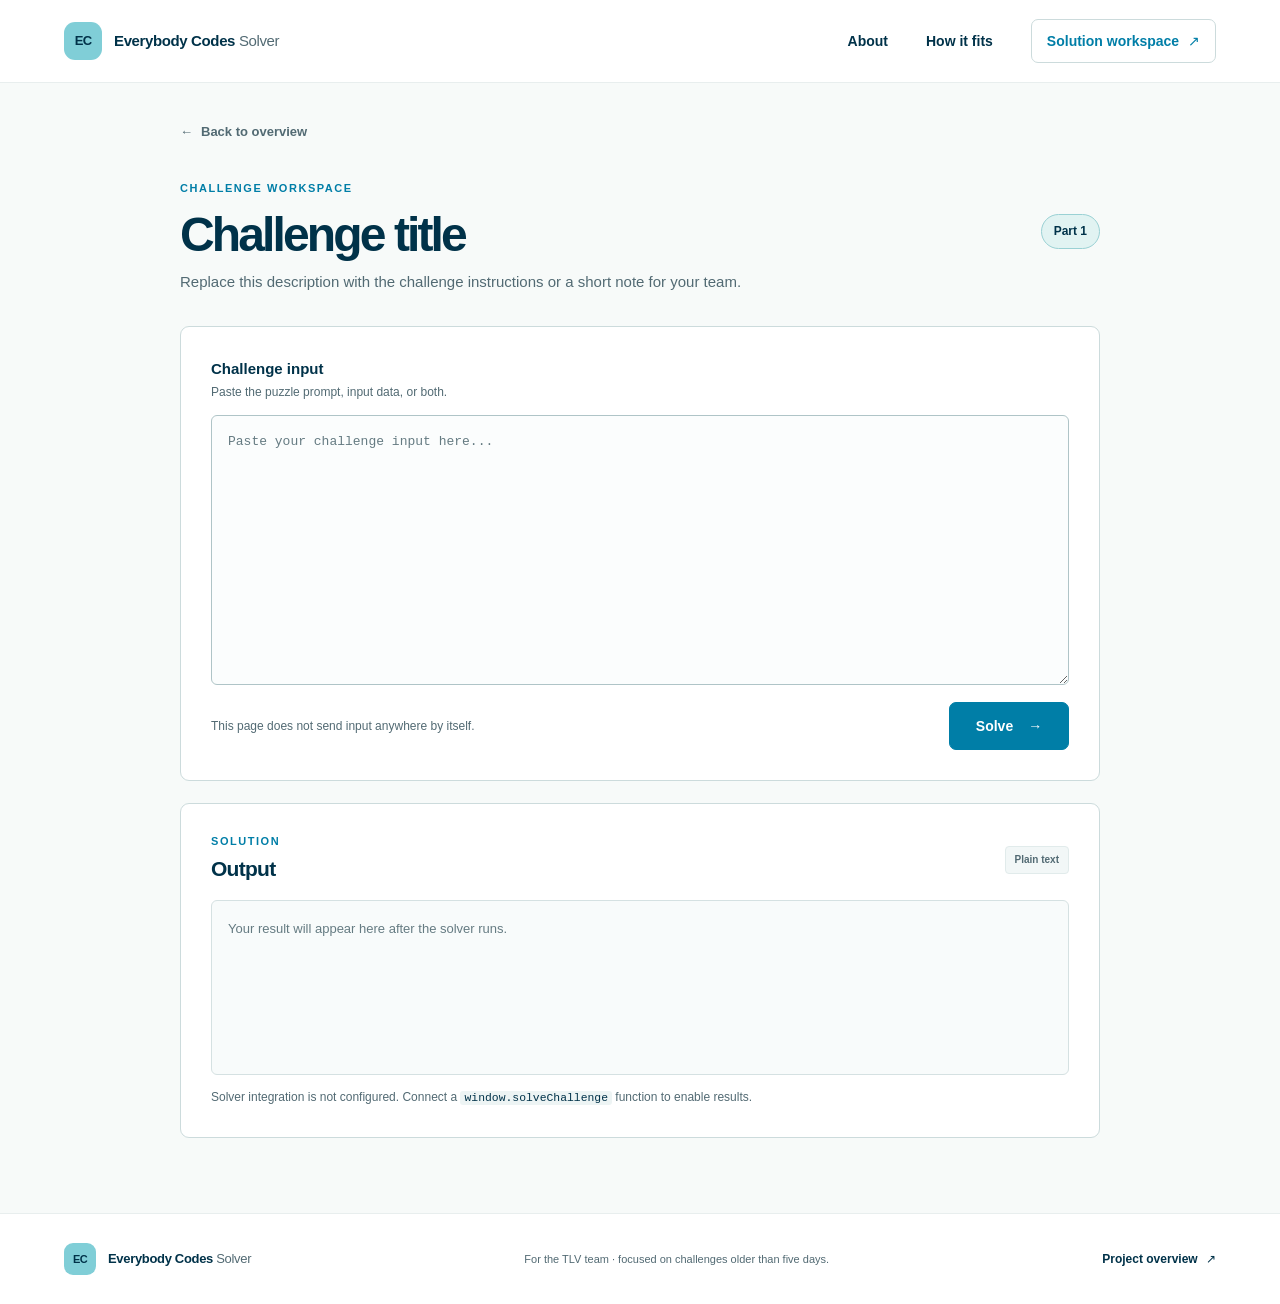
==== template.html @ 69845c89 "init web commit" ====
<!doctype html>
<html lang="en">
  <head>
    <meta charset="utf-8">
    <meta name="viewport" content="width=device-width, initial-scale=1">
    <meta name="theme-color" content="#003249">
    <meta name="description" content="A reusable Everybody Codes challenge solution workspace.">
    <title>Solution workspace | Everybody Codes Solver</title>
    <link rel="stylesheet" href="style.css">
  </head>
  <body class="solution-body">
    <header class="site-header">
      <div class="header-inner">
        <a class="brand" href="index.html" aria-label="Everybody Codes Solver home">
          <span class="brand-mark" aria-hidden="true">EC</span>
          <span class="brand-name">Everybody Codes <span>Solver</span></span>
        </a>
        <nav class="site-nav" aria-label="Main navigation">
          <a href="index.html#about">About</a>
          <a href="index.html#approach">How it fits</a>
          <a class="nav-cta" href="template.html" aria-current="page">Solution workspace <span aria-hidden="true">↗</span></a>
        </nav>
      </div>
    </header>

    <main class="solution-main page-shell">
      <a class="back-link" href="index.html"><span aria-hidden="true">←</span> Back to overview</a>

      <section class="solution-intro" aria-labelledby="challenge-title">
        <p class="eyebrow eyebrow-dark">CHALLENGE WORKSPACE</p>
        <div class="solution-title-row">
          <div>
            <h1 id="challenge-title">Challenge title</h1>
            <p class="solution-description" id="challenge-description">
              Replace this description with the challenge instructions or a short note for your team.
            </p>
          </div>
          <span class="part-badge" id="challenge-part">Part 1</span>
        </div>
      </section>

      <form class="solver-form" id="solver-form">
        <label class="field-label" for="challenge-input">
          Challenge input
          <span class="field-hint">Paste the puzzle prompt, input data, or both.</span>
        </label>
        <textarea
          class="challenge-input"
          id="challenge-input"
          name="challenge-input"
          placeholder="Paste your challenge input here..."
          spellcheck="false"
          required
        ></textarea>
        <div class="solve-row">
          <p class="solve-note">This page does not send input anywhere by itself.</p>
          <button class="button button-primary solve-button" id="solve-button" type="submit">
            <span class="button-label">Solve</span>
            <span class="button-arrow" aria-hidden="true">→</span>
          </button>
        </div>
      </form>

      <section class="result-section" aria-labelledby="result-title">
        <div class="result-heading">
          <div>
            <p class="eyebrow eyebrow-dark">SOLUTION</p>
            <h2 id="result-title">Output</h2>
          </div>
          <span class="result-format">Plain text</span>
        </div>
        <div class="output-box" id="output-box">
          <p class="output-placeholder" id="output-placeholder">Your result will appear here after the solver runs.</p>
          <pre class="output-content" id="output-content" hidden></pre>
        </div>
        <p class="solver-status" id="solver-status" role="status" aria-live="polite" aria-atomic="true">
          Solver integration is not configured. Connect a <code>window.solveChallenge</code> function to enable results.
        </p>
      </section>
    </main>

    <footer class="site-footer">
      <div class="page-shell footer-inner">
        <a class="brand footer-brand" href="index.html">
          <span class="brand-mark" aria-hidden="true">EC</span>
          <span class="brand-name">Everybody Codes <span>Solver</span></span>
        </a>
        <p>For the TLV team · focused on challenges older than five days.</p>
        <a class="footer-link" href="index.html">Project overview <span aria-hidden="true">↗</span></a>
      </div>
    </footer>

    <script>
      const form = document.querySelector("#solver-form");
      const input = document.querySelector("#challenge-input");
      const button = document.querySelector("#solve-button");
      const buttonLabel = button.querySelector(".button-label");
      const title = document.querySelector("#challenge-title");
      const part = document.querySelector("#challenge-part");
      const placeholder = document.querySelector("#output-placeholder");
      const output = document.querySelector("#output-content");
      const status = document.querySelector("#solver-status");

      form.addEventListener("submit", async (event) => {
        event.preventDefault();
        if (!form.reportValidity()) return;

        const solver = window.solveChallenge;
        if (typeof solver !== "function") {
          status.textContent = "Solver integration is not configured. Connect a window.solveChallenge function to enable results.";
          status.classList.add("status-error");
          return;
        }

        button.disabled = true;
        buttonLabel.textContent = "Solving...";
        status.textContent = "Processing challenge input...";
        status.classList.remove("status-error");
        placeholder.textContent = "Waiting for a result...";
        placeholder.hidden = false;
        output.hidden = true;

        try {
          const result = await solver(input.value, {
            title: title.textContent.trim(),
            part: part.textContent.trim()
          });
          if (typeof result !== "string" && typeof result !== "number") {
            throw new TypeError("The solver must return a string or number.");
          }

          output.textContent = String(result);
          output.hidden = false;
          placeholder.hidden = true;
          status.textContent = "Solution complete.";
        } catch (error) {
          placeholder.textContent = "No result was produced. Check the solver and try again.";
          status.textContent = error instanceof Error
            ? `Solver error: ${error.message}`
            : "Solver error: an unexpected error occurred.";
          status.classList.add("status-error");
        } finally {
          button.disabled = false;
          buttonLabel.textContent = "Solve";
        }
      });
    </script>
  </body>
</html>
---- style.css ----
:root {
  color-scheme: light;
  --navy: #003249;
  --ocean: #007ea7;
  --cyan: #80ced7;
  --teal: #9ad1d4;
  --grey: #ccdbdc;
  --paper: #f7faf9;
  --white: #fff;
  --muted: #526a73;
  --content-width: 1160px;
  --page-gutter: clamp(20px, 5vw, 72px);
  font-family: "Segoe UI", "Helvetica Neue", Arial, sans-serif;
  font-synthesis: none;
  text-rendering: optimizeLegibility;
}

* {
  box-sizing: border-box;
}

html {
  scroll-behavior: smooth;
}

body {
  min-width: 320px;
  margin: 0;
  color: var(--navy);
  background: var(--white);
  font-size: 16px;
  line-height: 1.6;
}

body,
button,
textarea {
  font-family: "Segoe UI", "Helvetica Neue", Arial, sans-serif;
}

a {
  color: inherit;
}

a:focus-visible,
button:focus-visible,
textarea:focus-visible {
  outline: 3px solid var(--cyan);
  outline-offset: 4px;
}

button,
textarea {
  font-size: inherit;
}

.page-shell {
  width: min(var(--content-width), calc(100% - var(--page-gutter) * 2));
  margin-inline: auto;
}

.site-header {
  position: relative;
  z-index: 1;
  background: var(--white);
  border-bottom: 1px solid #e8eeee;
}

.header-inner {
  width: min(1320px, calc(100% - var(--page-gutter) * 2));
  min-height: 82px;
  margin-inline: auto;
  display: flex;
  align-items: center;
  justify-content: space-between;
  gap: 30px;
}

.brand {
  display: inline-flex;
  align-items: center;
  gap: 12px;
  color: var(--navy);
  text-decoration: none;
  white-space: nowrap;
}

.brand-mark {
  width: 38px;
  height: 38px;
  display: grid;
  place-items: center;
  color: var(--navy);
  background: var(--cyan);
  border-radius: 11px;
  font-size: 13px;
  font-weight: 800;
  letter-spacing: -0.06em;
}

.brand-name {
  font-size: 15px;
  font-weight: 750;
  letter-spacing: -0.025em;
}

.brand-name span {
  color: var(--muted);
  font-weight: 500;
}

.site-nav {
  display: flex;
  align-items: center;
  justify-content: flex-end;
  gap: clamp(16px, 3vw, 38px);
}

.site-nav a,
.footer-link {
  color: var(--navy);
  font-size: 14px;
  font-weight: 600;
  text-decoration: none;
  transition: color 160ms ease, background-color 160ms ease, border-color 160ms ease;
}

.site-nav a:hover,
.footer-link:hover {
  color: var(--ocean);
}

.site-nav .nav-cta {
  padding: 10px 15px;
  color: var(--ocean);
  border: 1px solid var(--grey);
  border-radius: 7px;
}

.site-nav .nav-cta:hover {
  color: var(--navy);
  background: #eaf7f7;
  border-color: var(--teal);
}

.nav-cta span,
.footer-link span {
  margin-left: 5px;
}

.hero {
  min-height: 588px;
  display: grid;
  grid-template-columns: minmax(0, 1fr) minmax(350px, 0.88fr);
  align-items: center;
  gap: clamp(45px, 8vw, 108px);
  padding-block: 74px 86px;
}

.hero-copy {
  max-width: 590px;
}

.eyebrow {
  margin: 0 0 18px;
  color: var(--ocean);
  font-size: 11px;
  font-weight: 800;
  letter-spacing: 0.14em;
  line-height: 1.4;
}

.eyebrow-dark {
  color: var(--ocean);
}

.hero .eyebrow {
  display: flex;
  align-items: center;
  gap: 10px;
}

.eyebrow-dot,
.status-dot {
  width: 8px;
  height: 8px;
  flex: 0 0 auto;
  background: var(--ocean);
  border-radius: 50%;
}

h1,
h2,
h3,
p {
  margin-top: 0;
}

.hero h1 {
  max-width: 630px;
  margin-bottom: 21px;
  font-size: clamp(42px, 5.3vw, 68px);
  font-weight: 720;
  letter-spacing: -0.065em;
  line-height: 1.08;
}

.hero h1 span {
  color: var(--ocean);
}

.hero-description {
  max-width: 510px;
  margin-bottom: 29px;
  color: var(--muted);
  font-size: 17px;
  line-height: 1.75;
}

.hero-actions {
  display: flex;
  align-items: center;
  flex-wrap: wrap;
  gap: 22px;
}

.button {
  min-height: 50px;
  display: inline-flex;
  align-items: center;
  justify-content: center;
  gap: 15px;
  padding: 12px 19px;
  border: 1px solid transparent;
  border-radius: 7px;
  font-size: 14px;
  font-weight: 700;
  line-height: 1.3;
  text-align: center;
  text-decoration: none;
  cursor: pointer;
  transition: background-color 160ms ease, border-color 160ms ease, color 160ms ease, transform 160ms ease;
}

.button-primary {
  color: var(--white);
  background: var(--ocean);
  border-color: var(--ocean);
}

.button-primary:hover:not(:disabled) {
  background: var(--navy);
  border-color: var(--navy);
  transform: translateY(-1px);
}

.button-primary:active:not(:disabled) {
  transform: translateY(0);
}

.button-primary:disabled {
  cursor: wait;
  opacity: 0.72;
}

.text-link,
.inline-link {
  color: var(--ocean);
  font-size: 14px;
  font-weight: 700;
  text-decoration: none;
}

.text-link:hover,
.inline-link:hover {
  color: var(--navy);
  text-decoration: underline;
  text-underline-offset: 4px;
}

.hero-note {
  display: flex;
  align-items: flex-start;
  gap: 13px;
  margin-top: 43px;
}

.note-rule {
  width: 2px;
  height: 43px;
  flex: 0 0 auto;
  background: var(--teal);
}

.hero-note p {
  margin: -4px 0 0;
  color: var(--muted);
  font-size: 12px;
  line-height: 1.65;
}

.hero-note strong {
  color: var(--navy);
  font-weight: 650;
}

.hero-visual {
  min-height: 390px;
  position: relative;
  display: grid;
  place-items: center;
  isolation: isolate;
}

.hero-visual::before {
  width: 320px;
  height: 320px;
  position: absolute;
  z-index: -2;
  content: "";
  background: #e8f5f4;
  border-radius: 50%;
}

.visual-orbit {
  position: absolute;
  z-index: -1;
  border: 1px solid rgba(0, 126, 167, 0.16);
  border-radius: 50%;
}

.orbit-one {
  width: 410px;
  height: 410px;
}

.orbit-two {
  width: 485px;
  height: 485px;
  border-color: rgba(0, 126, 167, 0.09);
}

.workspace-card {
  width: min(100%, 410px);
  padding: 22px;
  background: var(--white);
  border: 1px solid #e2ebeb;
  border-radius: 12px;
  box-shadow: 0 20px 55px rgba(0, 50, 73, 0.1);
}

.workspace-topline,
.workspace-bottom {
  display: flex;
  align-items: center;
  justify-content: space-between;
  gap: 10px;
}

.workspace-label,
.workspace-index,
.mini-label,
.workspace-caption,
.workspace-action,
.visual-tag {
  font-size: 9px;
  font-weight: 800;
  letter-spacing: 0.09em;
}

.workspace-label {
  display: inline-flex;
  align-items: center;
  gap: 8px;
  color: var(--navy);
}

.workspace-label .status-dot {
  width: 7px;
  height: 7px;
  background: var(--ocean);
}

.workspace-index {
  color: var(--muted);
}

.workspace-heading {
  display: flex;
  flex-direction: column;
  margin-top: 32px;
}

.mini-label {
  margin-bottom: 6px;
  color: var(--ocean);
}

.workspace-title {
  font-size: 20px;
  font-weight: 700;
  letter-spacing: -0.04em;
}

.workspace-subtitle {
  color: var(--muted);
  font-size: 11px;
}

.workspace-input {
  min-height: 126px;
  position: relative;
  display: flex;
  flex-direction: column;
  gap: 11px;
  margin-top: 20px;
  padding: 19px 16px;
  background: #fbfdfd;
  border: 1px solid #e0e9e9;
  border-radius: 6px;
}

.input-line {
  height: 5px;
  display: block;
  background: #ccdbdc;
  border-radius: 5px;
}

.line-long {
  width: 86%;
}

.line-short {
  width: 54%;
  background: var(--teal);
}

.line-medium {
  width: 69%;
}

.input-cursor {
  width: 2px;
  height: 12px;
  position: absolute;
  top: 57px;
  left: 70%;
  background: var(--ocean);
}

.workspace-bottom {
  margin-top: 15px;
}

.workspace-caption {
  color: var(--muted);
  letter-spacing: 0.02em;
}

.workspace-action {
  padding: 7px 11px;
  color: var(--white);
  background: var(--ocean);
  border-radius: 5px;
  letter-spacing: 0;
}

.workspace-action span {
  margin-left: 8px;
}

.visual-tag {
  position: absolute;
  padding: 8px 11px;
  color: var(--navy);
  background: var(--white);
  border: 1px solid #e2ebeb;
  border-radius: 5px;
  box-shadow: 0 6px 16px rgba(0, 50, 73, 0.06);
  font-size: 8px;
}

.tag-top {
  top: 39px;
  right: -9px;
}

.tag-bottom {
  bottom: 29px;
  left: -9px;
  color: var(--muted);
}

.intro-section {
  padding-block: 88px;
  background: var(--paper);
  border-top: 1px solid #edf2f2;
  border-bottom: 1px solid #edf2f2;
}

.intro-grid {
  display: grid;
  grid-template-columns: minmax(0, 0.9fr) minmax(0, 1fr);
  align-items: start;
  gap: clamp(40px, 9vw, 130px);
}

.intro-grid h2,
.section-heading h2 {
  max-width: 470px;
  margin-bottom: 0;
  font-size: clamp(30px, 3.5vw, 43px);
  font-weight: 700;
  letter-spacing: -0.055em;
  line-height: 1.18;
}

.intro-copy p {
  margin-bottom: 17px;
  color: var(--muted);
  font-size: 15px;
  line-height: 1.8;
}

.inline-link {
  display: inline-block;
  margin-top: 5px;
}

.inline-link span {
  margin-left: 6px;
}

.approach-section {
  padding-block: 92px 100px;
}

.section-heading {
  display: flex;
  align-items: flex-end;
  justify-content: space-between;
  gap: 35px;
  margin-bottom: 38px;
}

.section-heading .eyebrow {
  margin-bottom: 14px;
}

.section-summary {
  max-width: 350px;
  margin-bottom: 4px;
  color: var(--muted);
  font-size: 14px;
  line-height: 1.7;
}

.approach-grid {
  display: grid;
  grid-template-columns: repeat(3, minmax(0, 1fr));
  border: 1px solid var(--grey);
  border-radius: 9px;
  overflow: hidden;
}

.approach-card {
  min-height: 190px;
  padding: 25px 27px 28px;
  background: var(--white);
}

.approach-card + .approach-card {
  border-left: 1px solid var(--grey);
}

.card-number {
  width: 29px;
  height: 29px;
  display: grid;
  place-items: center;
  margin-bottom: 20px;
  color: var(--navy);
  background: #e5f5f4;
  border-radius: 50%;
  font-size: 10px;
  font-weight: 800;
}

.approach-card h3 {
  margin-bottom: 8px;
  font-size: 16px;
  font-weight: 700;
  letter-spacing: -0.02em;
}

.approach-card p {
  max-width: 290px;
  margin-bottom: 0;
  color: var(--muted);
  font-size: 13px;
  line-height: 1.7;
}

.closing-section {
  padding-block: 58px;
  color: var(--white);
  background: var(--navy);
}

.closing-inner {
  display: flex;
  align-items: center;
  justify-content: space-between;
  gap: 35px;
}

.closing-inner .eyebrow {
  color: var(--cyan);
  margin-bottom: 12px;
}

.closing-inner h2 {
  margin-bottom: 0;
  font-size: clamp(27px, 3.5vw, 39px);
  font-weight: 650;
  letter-spacing: -0.05em;
  line-height: 1.2;
}

.button-light {
  color: var(--navy);
  background: var(--white);
}

.button-light:hover {
  background: var(--cyan);
  transform: translateY(-1px);
}

.site-footer {
  background: var(--white);
}

.footer-inner {
  min-height: 90px;
  display: flex;
  align-items: center;
  justify-content: space-between;
  gap: 25px;
}

.footer-brand .brand-mark {
  width: 32px;
  height: 32px;
  border-radius: 9px;
  font-size: 11px;
}

.footer-brand .brand-name {
  font-size: 13px;
}

.footer-inner > p {
  margin-bottom: 0;
  color: var(--muted);
  font-size: 11px;
  text-align: center;
}

.footer-link {
  font-size: 12px;
}

.solution-body {
  background: var(--paper);
}

.solution-main {
  max-width: 920px;
  min-height: calc(100vh - 172px);
  padding-block: 35px 75px;
}

.back-link {
  display: inline-flex;
  align-items: center;
  gap: 8px;
  margin-bottom: 38px;
  color: var(--muted);
  font-size: 13px;
  font-weight: 650;
  text-decoration: none;
}

.back-link:hover {
  color: var(--ocean);
}

.solution-intro {
  margin-bottom: 32px;
}

.solution-intro .eyebrow {
  margin-bottom: 13px;
}

.solution-title-row {
  display: flex;
  align-items: flex-start;
  justify-content: space-between;
  gap: 24px;
}

.solution-title-row h1 {
  margin-bottom: 8px;
  font-size: clamp(34px, 5vw, 48px);
  font-weight: 720;
  letter-spacing: -0.06em;
  line-height: 1.1;
  overflow-wrap: anywhere;
}

.solution-description {
  max-width: 620px;
  margin-bottom: 0;
  color: var(--muted);
  font-size: 15px;
}

.part-badge {
  flex: 0 0 auto;
  margin-top: 5px;
  padding: 7px 12px;
  color: var(--navy);
  background: #e1f3f2;
  border: 1px solid var(--teal);
  border-radius: 999px;
  font-size: 12px;
  font-weight: 700;
}

.solver-form,
.result-section {
  padding: clamp(19px, 4vw, 30px);
  background: var(--white);
  border: 1px solid var(--grey);
  border-radius: 9px;
}

.field-label {
  display: block;
  margin-bottom: 13px;
  font-size: 15px;
  font-weight: 750;
}

.field-hint {
  display: block;
  margin-top: 2px;
  color: var(--muted);
  font-size: 12px;
  font-weight: 400;
}

.challenge-input {
  width: 100%;
  min-height: 270px;
  display: block;
  resize: vertical;
  padding: 15px 16px;
  color: var(--navy);
  background: #fbfdfd;
  border: 1px solid #afc4c7;
  border-radius: 6px;
  font-family: "Cascadia Code", Consolas, monospace;
  font-size: 13px;
  line-height: 1.65;
  overflow-wrap: anywhere;
}

.challenge-input::placeholder {
  color: #657b82;
  opacity: 1;
}

.challenge-input:focus-visible {
  border-color: var(--ocean);
  outline-offset: 2px;
}

.solve-row {
  display: flex;
  align-items: center;
  justify-content: space-between;
  gap: 20px;
  margin-top: 17px;
}

.solve-note {
  margin-bottom: 0;
  color: var(--muted);
  font-size: 12px;
}

.solve-button {
  min-width: 120px;
  min-height: 48px;
  flex: 0 0 auto;
}

.result-section {
  margin-top: 22px;
}

.result-heading {
  display: flex;
  align-items: center;
  justify-content: space-between;
  gap: 15px;
  margin-bottom: 15px;
}

.result-heading .eyebrow {
  margin-bottom: 2px;
}

.result-heading h2 {
  margin-bottom: 0;
  font-size: 21px;
  font-weight: 700;
  letter-spacing: -0.035em;
}

.result-format {
  padding: 5px 9px;
  color: var(--muted);
  background: #f2f7f7;
  border: 1px solid #e1ebeb;
  border-radius: 4px;
  font-size: 10px;
  font-weight: 650;
}

.output-box {
  min-height: 175px;
  max-height: 520px;
  padding: 16px;
  background: #f8fbfb;
  border: 1px solid #d5e1e2;
  border-radius: 6px;
  overflow: auto;
}

.output-placeholder {
  margin: 2px 0;
  color: #657b82;
  font-size: 13px;
}

.output-content {
  margin: 0;
  color: var(--navy);
  font-family: "Cascadia Code", Consolas, monospace;
  font-size: 13px;
  line-height: 1.7;
  white-space: pre-wrap;
  overflow-wrap: anywhere;
}

.solver-status {
  margin: 13px 0 0;
  color: var(--muted);
  font-size: 12px;
  line-height: 1.6;
}

.solver-status code {
  padding: 1px 4px;
  color: var(--navy);
  background: #edf4f4;
  border-radius: 3px;
  font-size: 0.95em;
}

.solver-status.status-error {
  color: #8a3026;
}

.solution-body .site-footer {
  border-top: 1px solid #e8eeee;
}

[hidden] {
  display: none !important;
}

@media (max-width: 900px) {
  .hero {
    grid-template-columns: minmax(0, 1fr) minmax(300px, 0.82fr);
    gap: 35px;
  }

  .hero-visual {
    min-height: 350px;
  }

  .orbit-one {
    width: 340px;
    height: 340px;
  }

  .orbit-two {
    width: 400px;
    height: 400px;
  }

  .hero-visual::before {
    width: 270px;
    height: 270px;
  }

  .workspace-card {
    padding: 18px;
  }

  .tag-top {
    right: -7px;
  }

  .tag-bottom {
    left: -7px;
  }
}

@media (max-width: 720px) {
  .header-inner {
    min-height: 0;
    flex-direction: column;
    align-items: flex-start;
    gap: 12px;
    padding-block: 17px;
  }

  .site-nav {
    width: 100%;
    justify-content: flex-start;
    flex-wrap: wrap;
    gap: 9px 22px;
  }

  .site-nav a {
    min-height: 40px;
    display: inline-flex;
    align-items: center;
  }

  .site-nav .nav-cta {
    min-height: 38px;
    padding: 7px 11px;
  }

  .hero {
    min-height: auto;
    grid-template-columns: 1fr;
    gap: 23px;
    padding-block: 65px 76px;
  }

  .hero-copy {
    max-width: 640px;
  }

  .hero-visual {
    width: min(100%, 490px);
    min-height: 370px;
    justify-self: center;
    margin-top: 4px;
  }

  .intro-grid {
    grid-template-columns: 1fr;
    gap: 24px;
  }

  .intro-section {
    padding-block: 68px;
  }

  .intro-copy {
    max-width: 660px;
  }

  .approach-section {
    padding-block: 72px;
  }

  .section-heading {
    display: block;
  }

  .section-summary {
    margin-top: 17px;
  }

  .approach-grid {
    grid-template-columns: 1fr;
  }

  .approach-card {
    min-height: 0;
    padding: 22px 24px;
  }

  .approach-card + .approach-card {
    border-top: 1px solid var(--grey);
    border-left: 0;
  }

  .card-number {
    margin-bottom: 13px;
  }

  .closing-inner {
    align-items: flex-start;
    flex-direction: column;
  }

  .footer-inner {
    flex-wrap: wrap;
    padding-block: 20px;
  }

  .footer-inner > p {
    order: 3;
    width: 100%;
    text-align: left;
  }
}

@media (max-width: 480px) {
  .brand-name {
    font-size: 14px;
  }

  .site-nav {
    gap: 6px 16px;
  }

  .site-nav a {
    font-size: 13px;
  }

  .site-nav .nav-cta {
    padding-inline: 9px;
  }

  .hero {
    padding-block: 48px 56px;
  }

  .hero h1 {
    font-size: clamp(39px, 12vw, 52px);
  }

  .hero-description {
    font-size: 15px;
  }

  .hero-actions {
    align-items: flex-start;
    flex-direction: column;
    gap: 17px;
  }

  .hero-note {
    margin-top: 30px;
  }

  .hero-visual {
    min-height: 310px;
  }

  .hero-visual::before {
    width: 220px;
    height: 220px;
  }

  .orbit-one {
    width: 290px;
    height: 290px;
  }

  .orbit-two {
    width: 350px;
    height: 350px;
  }

  .workspace-card {
    padding: 16px;
  }

  .workspace-title {
    font-size: 18px;
  }

  .tag-top {
    top: 8px;
    right: 0;
  }

  .tag-bottom {
    bottom: 4px;
    left: 0;
  }

  .closing-section {
    padding-block: 43px;
  }

  .footer-inner {
    column-gap: 13px;
  }

  .footer-brand {
    gap: 8px;
  }

  .footer-brand .brand-name {
    font-size: 12px;
  }

  .footer-link {
    font-size: 11px;
  }

  .solution-main {
    padding-block: 25px 55px;
  }

  .back-link {
    margin-bottom: 28px;
  }

  .solution-title-row {
    align-items: flex-start;
    flex-direction: column;
    gap: 12px;
  }

  .solution-title-row h1 {
    font-size: 38px;
  }

  .solver-form,
  .result-section {
    padding: 18px;
  }

  .challenge-input {
    min-height: 220px;
    padding: 12px;
    font-size: 12px;
  }

  .solve-row {
    align-items: stretch;
    flex-direction: column;
  }

  .solve-button {
    width: 100%;
  }

  .result-heading {
    align-items: flex-start;
  }

  .output-box {
    min-height: 150px;
    padding: 12px;
  }
}

@media (prefers-reduced-motion: reduce) {
  html {
    scroll-behavior: auto;
  }

  *,
  *::before,
  *::after {
    scroll-behavior: auto !important;
    transition-duration: 0.01ms !important;
  }
}
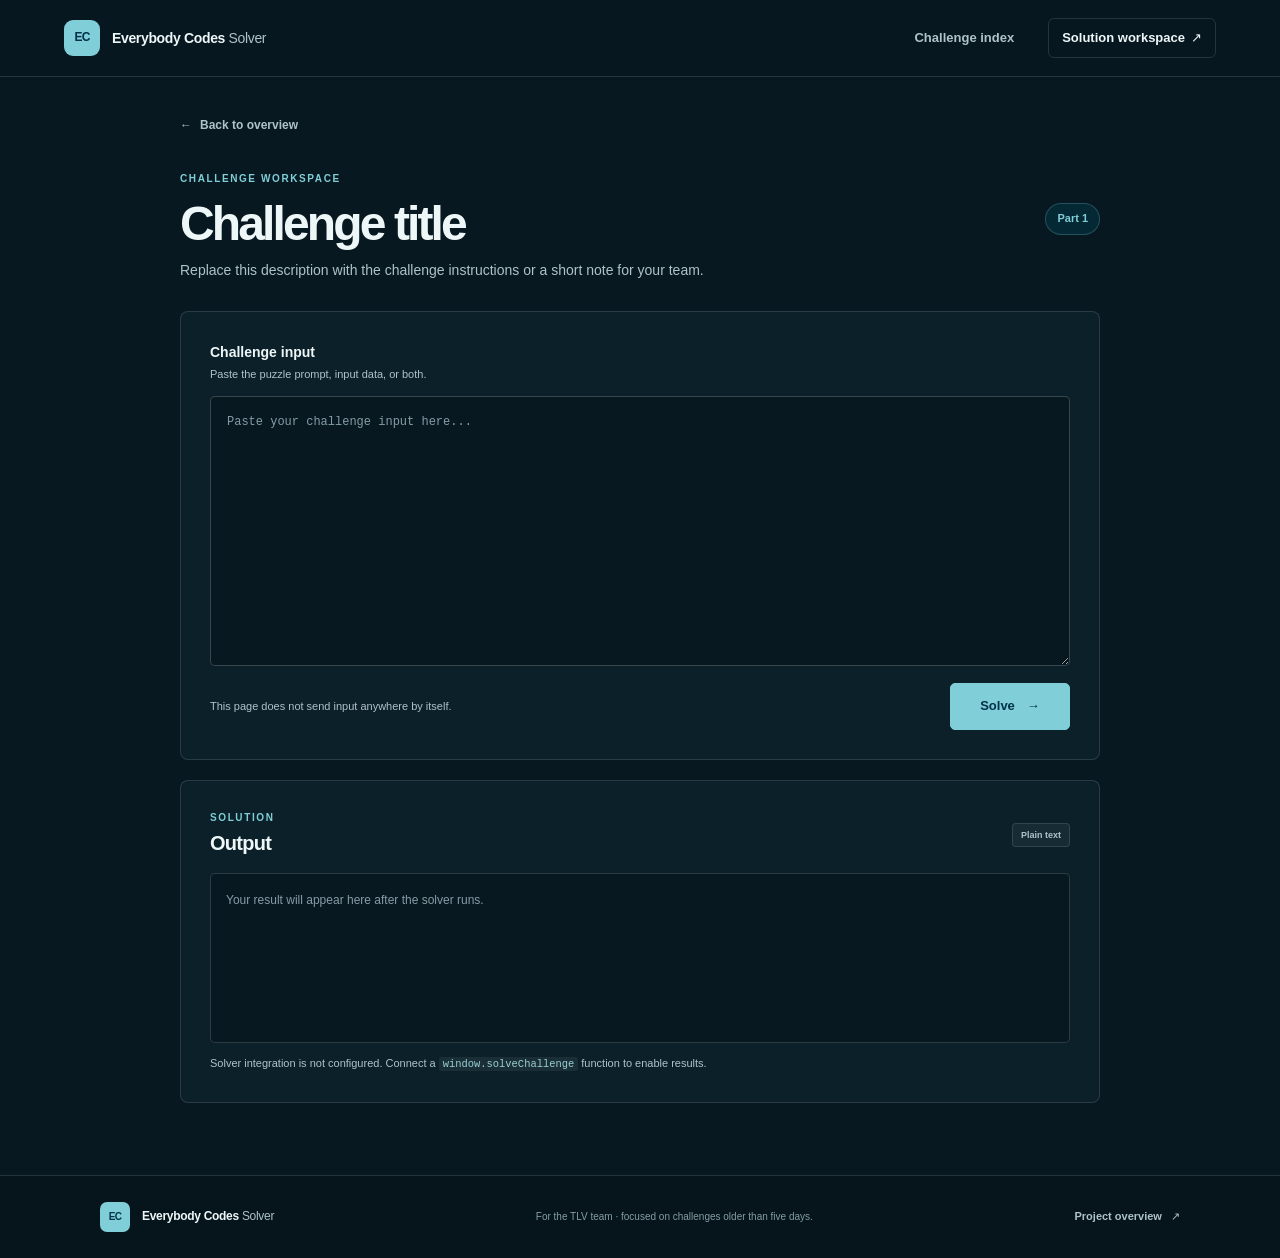
==== commit 17cca7a9: "Update styles for dark mode and improve layout - Changed color scheme to dark mode in style.css, upd" ====
--- a/template.html
+++ b/template.html
@@ -3,7 +3,7 @@
   <head>
     <meta charset="utf-8">
     <meta name="viewport" content="width=device-width, initial-scale=1">
-    <meta name="theme-color" content="#003249">
+    <meta name="theme-color" content="#071820">
     <meta name="description" content="A reusable Everybody Codes challenge solution workspace.">
     <title>Solution workspace | Everybody Codes Solver</title>
     <link rel="stylesheet" href="style.css">
@@ -16,8 +16,7 @@
           <span class="brand-name">Everybody Codes <span>Solver</span></span>
         </a>
         <nav class="site-nav" aria-label="Main navigation">
-          <a href="index.html#about">About</a>
-          <a href="index.html#approach">How it fits</a>
+          <a href="index.html#challenge-index">Challenge index</a>
           <a class="nav-cta" href="template.html" aria-current="page">Solution workspace <span aria-hidden="true">↗</span></a>
         </nav>
       </div>
--- a/style.css
+++ b/style.css
@@ -1,14 +1,18 @@
 :root {
-  color-scheme: light;
+  color-scheme: dark;
   --navy: #003249;
   --ocean: #007ea7;
   --cyan: #80ced7;
   --teal: #9ad1d4;
   --grey: #ccdbdc;
-  --paper: #f7faf9;
-  --white: #fff;
-  --muted: #526a73;
-  --content-width: 1160px;
+  --background: #071820;
+  --surface: #0c202a;
+  --surface-raised: #102a36;
+  --text: #eef7f7;
+  --muted: #aec3c7;
+  --faint: #849da4;
+  --line: rgba(204, 219, 220, 0.15);
+  --content-width: 1080px;
   --page-gutter: clamp(20px, 5vw, 72px);
   font-family: "Segoe UI", "Helvetica Neue", Arial, sans-serif;
   font-synthesis: none;
@@ -20,14 +24,18 @@
 }
 
 html {
+  min-width: 320px;
   scroll-behavior: smooth;
 }
 
 body {
   min-width: 320px;
+  min-height: 100vh;
+  display: flex;
+  flex-direction: column;
   margin: 0;
-  color: var(--navy);
-  background: var(--white);
+  color: var(--text);
+  background: var(--background);
   font-size: 16px;
   line-height: 1.6;
 }
@@ -62,44 +70,44 @@
 .site-header {
   position: relative;
   z-index: 1;
-  background: var(--white);
-  border-bottom: 1px solid #e8eeee;
+  background: rgba(7, 24, 32, 0.94);
+  border-bottom: 1px solid var(--line);
 }
 
 .header-inner {
-  width: min(1320px, calc(100% - var(--page-gutter) * 2));
-  min-height: 82px;
-  margin-inline: auto;
+  width: min(1240px, calc(100% - var(--page-gutter) * 2));
+  min-height: 76px;
   display: flex;
   align-items: center;
   justify-content: space-between;
   gap: 30px;
+  margin-inline: auto;
 }
 
 .brand {
   display: inline-flex;
   align-items: center;
   gap: 12px;
-  color: var(--navy);
+  color: var(--text);
   text-decoration: none;
   white-space: nowrap;
 }
 
 .brand-mark {
-  width: 38px;
-  height: 38px;
+  width: 36px;
+  height: 36px;
   display: grid;
   place-items: center;
   color: var(--navy);
   background: var(--cyan);
-  border-radius: 11px;
-  font-size: 13px;
-  font-weight: 800;
+  border-radius: 9px;
+  font-size: 12px;
+  font-weight: 850;
   letter-spacing: -0.06em;
 }
 
 .brand-name {
-  font-size: 15px;
+  font-size: 14px;
   font-weight: 750;
   letter-spacing: -0.025em;
 }
@@ -113,80 +121,43 @@
   display: flex;
   align-items: center;
   justify-content: flex-end;
-  gap: clamp(16px, 3vw, 38px);
+  gap: clamp(16px, 3vw, 34px);
 }
 
 .site-nav a,
 .footer-link {
-  color: var(--navy);
-  font-size: 14px;
-  font-weight: 600;
+  color: var(--muted);
+  font-size: 13px;
+  font-weight: 650;
   text-decoration: none;
   transition: color 160ms ease, background-color 160ms ease, border-color 160ms ease;
 }
 
 .site-nav a:hover,
-.footer-link:hover {
-  color: var(--ocean);
+.footer-link:hover,
+.site-nav .nav-current {
+  color: var(--cyan);
 }
 
 .site-nav .nav-cta {
-  padding: 10px 15px;
-  color: var(--ocean);
-  border: 1px solid var(--grey);
-  border-radius: 7px;
+  min-height: 40px;
+  display: inline-flex;
+  align-items: center;
+  padding: 8px 13px;
+  color: var(--text);
+  border: 1px solid var(--line);
+  border-radius: 6px;
 }
 
 .site-nav .nav-cta:hover {
-  color: var(--navy);
-  background: #eaf7f7;
-  border-color: var(--teal);
+  color: var(--cyan);
+  background: var(--surface);
+  border-color: rgba(128, 206, 215, 0.38);
 }
 
 .nav-cta span,
 .footer-link span {
-  margin-left: 5px;
-}
-
-.hero {
-  min-height: 588px;
-  display: grid;
-  grid-template-columns: minmax(0, 1fr) minmax(350px, 0.88fr);
-  align-items: center;
-  gap: clamp(45px, 8vw, 108px);
-  padding-block: 74px 86px;
-}
-
-.hero-copy {
-  max-width: 590px;
-}
-
-.eyebrow {
-  margin: 0 0 18px;
-  color: var(--ocean);
-  font-size: 11px;
-  font-weight: 800;
-  letter-spacing: 0.14em;
-  line-height: 1.4;
-}
-
-.eyebrow-dark {
-  color: var(--ocean);
-}
-
-.hero .eyebrow {
-  display: flex;
-  align-items: center;
-  gap: 10px;
-}
-
-.eyebrow-dot,
-.status-dot {
-  width: 8px;
-  height: 8px;
-  flex: 0 0 auto;
-  background: var(--ocean);
-  border-radius: 50%;
+  margin-left: 6px;
 }
 
 h1,
@@ -196,513 +167,320 @@
   margin-top: 0;
 }
 
-.hero h1 {
-  max-width: 630px;
-  margin-bottom: 21px;
-  font-size: clamp(42px, 5.3vw, 68px);
-  font-weight: 720;
-  letter-spacing: -0.065em;
-  line-height: 1.08;
-}
-
-.hero h1 span {
-  color: var(--ocean);
-}
-
-.hero-description {
-  max-width: 510px;
-  margin-bottom: 29px;
-  color: var(--muted);
-  font-size: 17px;
+.eyebrow {
+  margin: 0 0 15px;
+  color: var(--cyan);
+  font-size: 10px;
+  font-weight: 800;
+  letter-spacing: 0.16em;
+  line-height: 1.5;
+}
+
+.eyebrow-muted {
+  color: var(--teal);
+}
+
+.eyebrow-dot {
+  width: 7px;
+  height: 7px;
+  display: inline-block;
+  margin-right: 8px;
+  background: var(--ocean);
+  border: 2px solid rgba(128, 206, 215, 0.35);
+  border-radius: 50%;
+  vertical-align: 1px;
+}
+
+.index-main {
+  flex: 1;
+  padding-block: clamp(65px, 10vw, 112px) 90px;
+}
+
+.index-heading {
+  display: flex;
+  align-items: flex-end;
+  justify-content: space-between;
+  gap: 40px;
+  padding-bottom: 51px;
+  border-bottom: 1px solid var(--line);
+}
+
+.index-heading h1 {
+  margin-bottom: 14px;
+  font-size: clamp(48px, 8vw, 82px);
+  font-weight: 700;
+  letter-spacing: -0.075em;
+  line-height: 0.98;
+}
+
+.index-heading h1 span {
+  color: var(--cyan);
+}
+
+.index-description {
+  max-width: 580px;
+  margin-bottom: 0;
+  color: var(--muted);
+  font-size: 16px;
   line-height: 1.75;
 }
 
-.hero-actions {
-  display: flex;
-  align-items: center;
-  flex-wrap: wrap;
-  gap: 22px;
-}
-
-.button {
-  min-height: 50px;
+.index-count {
+  min-width: 165px;
+  display: flex;
+  align-items: center;
+  gap: 11px;
+  padding: 12px 14px;
+  color: var(--muted);
+  background: var(--surface);
+  border: 1px solid var(--line);
+  border-radius: 6px;
+  font-size: 9px;
+  font-weight: 750;
+  letter-spacing: 0.1em;
+}
+
+.count-mark {
+  width: 28px;
+  height: 28px;
+  display: grid;
+  place-items: center;
+  color: var(--cyan);
+  background: rgba(128, 206, 215, 0.1);
+  border-radius: 4px;
+  font-size: 14px;
+}
+
+.challenge-section {
+  padding-top: 43px;
+}
+
+.list-heading {
+  display: flex;
+  align-items: flex-end;
+  justify-content: space-between;
+  gap: 30px;
+  margin-bottom: 20px;
+}
+
+.list-heading .eyebrow {
+  margin-bottom: 7px;
+}
+
+.list-heading h2 {
+  margin-bottom: 0;
+  font-size: clamp(22px, 3vw, 28px);
+  font-weight: 650;
+  letter-spacing: -0.04em;
+}
+
+.edit-hint {
+  max-width: 350px;
+  margin-bottom: 2px;
+  color: var(--faint);
+  font-size: 11px;
+  line-height: 1.6;
+}
+
+.edit-hint code {
+  padding: 2px 5px;
+  color: var(--teal);
+  background: var(--surface);
+  border: 1px solid var(--line);
+  border-radius: 3px;
+  font-size: 0.95em;
+}
+
+.challenge-list {
+  display: grid;
+  gap: 12px;
+}
+
+.challenge-card {
+  min-width: 0;
+  display: grid;
+  grid-template-columns: 46px minmax(0, 1fr) auto;
+  align-items: center;
+  gap: 20px;
+  padding: 22px 24px;
+  background: var(--surface);
+  border: 1px solid var(--line);
+  border-radius: 8px;
+  transition: background-color 160ms ease, border-color 160ms ease, transform 160ms ease;
+}
+
+.challenge-card:hover {
+  background: var(--surface-raised);
+  border-color: rgba(128, 206, 215, 0.32);
+  transform: translateY(-1px);
+}
+
+.challenge-number {
+  width: 42px;
+  height: 42px;
+  display: grid;
+  place-items: center;
+  color: var(--teal);
+  background: rgba(154, 209, 212, 0.09);
+  border: 1px solid rgba(154, 209, 212, 0.16);
+  border-radius: 6px;
+  font-family: "Cascadia Code", Consolas, monospace;
+  font-size: 12px;
+}
+
+.challenge-copy {
+  min-width: 0;
+}
+
+.challenge-kicker {
+  margin-bottom: 3px;
+  color: var(--faint);
+  font-size: 9px;
+  font-weight: 750;
+  letter-spacing: 0.13em;
+}
+
+.challenge-copy h3 {
+  margin-bottom: 3px;
+  color: var(--text);
+  font-size: 18px;
+  font-weight: 650;
+  letter-spacing: -0.025em;
+  overflow-wrap: anywhere;
+}
+
+.challenge-description {
+  margin-bottom: 0;
+  color: var(--muted);
+  font-size: 13px;
+  line-height: 1.65;
+  overflow-wrap: anywhere;
+}
+
+.challenge-link {
+  min-height: 42px;
   display: inline-flex;
   align-items: center;
   justify-content: center;
-  gap: 15px;
-  padding: 12px 19px;
-  border: 1px solid transparent;
-  border-radius: 7px;
-  font-size: 14px;
-  font-weight: 700;
-  line-height: 1.3;
-  text-align: center;
-  text-decoration: none;
-  cursor: pointer;
-  transition: background-color 160ms ease, border-color 160ms ease, color 160ms ease, transform 160ms ease;
-}
-
-.button-primary {
-  color: var(--white);
-  background: var(--ocean);
-  border-color: var(--ocean);
-}
-
-.button-primary:hover:not(:disabled) {
-  background: var(--navy);
-  border-color: var(--navy);
-  transform: translateY(-1px);
-}
-
-.button-primary:active:not(:disabled) {
-  transform: translateY(0);
-}
-
-.button-primary:disabled {
-  cursor: wait;
-  opacity: 0.72;
-}
-
-.text-link,
-.inline-link {
-  color: var(--ocean);
-  font-size: 14px;
+  gap: 11px;
+  padding: 8px 12px;
+  color: var(--cyan);
+  border: 1px solid rgba(128, 206, 215, 0.25);
+  border-radius: 5px;
+  font-size: 11px;
   font-weight: 700;
   text-decoration: none;
-}
-
-.text-link:hover,
-.inline-link:hover {
-  color: var(--navy);
-  text-decoration: underline;
-  text-underline-offset: 4px;
-}
-
-.hero-note {
+  white-space: nowrap;
+  transition: color 160ms ease, background-color 160ms ease, border-color 160ms ease;
+}
+
+.challenge-link:hover {
+  color: var(--text);
+  background: rgba(0, 126, 167, 0.24);
+  border-color: var(--ocean);
+}
+
+.link-arrow {
+  font-size: 14px;
+}
+
+.index-note {
   display: flex;
   align-items: flex-start;
-  gap: 13px;
-  margin-top: 43px;
-}
-
-.note-rule {
-  width: 2px;
-  height: 43px;
+  gap: 12px;
+  margin-top: 25px;
+  padding: 14px 16px;
+  background: rgba(0, 50, 73, 0.36);
+  border: 1px solid rgba(128, 206, 215, 0.13);
+  border-radius: 6px;
+}
+
+.note-symbol {
+  width: 19px;
+  height: 19px;
   flex: 0 0 auto;
-  background: var(--teal);
-}
-
-.hero-note p {
-  margin: -4px 0 0;
-  color: var(--muted);
-  font-size: 12px;
-  line-height: 1.65;
-}
-
-.hero-note strong {
-  color: var(--navy);
-  font-weight: 650;
-}
-
-.hero-visual {
-  min-height: 390px;
-  position: relative;
   display: grid;
   place-items: center;
-  isolation: isolate;
-}
-
-.hero-visual::before {
-  width: 320px;
-  height: 320px;
-  position: absolute;
-  z-index: -2;
-  content: "";
-  background: #e8f5f4;
+  color: var(--navy);
+  background: var(--teal);
   border-radius: 50%;
-}
-
-.visual-orbit {
-  position: absolute;
-  z-index: -1;
-  border: 1px solid rgba(0, 126, 167, 0.16);
-  border-radius: 50%;
-}
-
-.orbit-one {
-  width: 410px;
-  height: 410px;
-}
-
-.orbit-two {
-  width: 485px;
-  height: 485px;
-  border-color: rgba(0, 126, 167, 0.09);
-}
-
-.workspace-card {
-  width: min(100%, 410px);
-  padding: 22px;
-  background: var(--white);
-  border: 1px solid #e2ebeb;
-  border-radius: 12px;
-  box-shadow: 0 20px 55px rgba(0, 50, 73, 0.1);
-}
-
-.workspace-topline,
-.workspace-bottom {
+  font-size: 11px;
+  font-weight: 800;
+}
+
+.index-note p {
+  margin: 0;
+  color: var(--muted);
+  font-size: 11px;
+  line-height: 1.65;
+}
+
+.site-footer {
+  background: #06151c;
+  border-top: 1px solid var(--line);
+}
+
+.footer-inner {
+  min-height: 82px;
   display: flex;
   align-items: center;
   justify-content: space-between;
-  gap: 10px;
-}
-
-.workspace-label,
-.workspace-index,
-.mini-label,
-.workspace-caption,
-.workspace-action,
-.visual-tag {
-  font-size: 9px;
-  font-weight: 800;
-  letter-spacing: 0.09em;
-}
-
-.workspace-label {
-  display: inline-flex;
-  align-items: center;
-  gap: 8px;
-  color: var(--navy);
-}
-
-.workspace-label .status-dot {
-  width: 7px;
-  height: 7px;
-  background: var(--ocean);
-}
-
-.workspace-index {
-  color: var(--muted);
-}
-
-.workspace-heading {
-  display: flex;
-  flex-direction: column;
-  margin-top: 32px;
-}
-
-.mini-label {
-  margin-bottom: 6px;
-  color: var(--ocean);
-}
-
-.workspace-title {
-  font-size: 20px;
-  font-weight: 700;
-  letter-spacing: -0.04em;
-}
-
-.workspace-subtitle {
-  color: var(--muted);
+  gap: 24px;
+}
+
+.footer-brand .brand-mark {
+  width: 30px;
+  height: 30px;
+  border-radius: 7px;
+  font-size: 10px;
+}
+
+.footer-brand .brand-name {
+  font-size: 12px;
+}
+
+.footer-inner > p {
+  margin: 0;
+  color: var(--faint);
+  font-size: 10px;
+  text-align: center;
+}
+
+.footer-link {
   font-size: 11px;
 }
 
-.workspace-input {
-  min-height: 126px;
-  position: relative;
-  display: flex;
-  flex-direction: column;
-  gap: 11px;
-  margin-top: 20px;
-  padding: 19px 16px;
-  background: #fbfdfd;
-  border: 1px solid #e0e9e9;
-  border-radius: 6px;
-}
-
-.input-line {
-  height: 5px;
-  display: block;
-  background: #ccdbdc;
-  border-radius: 5px;
-}
-
-.line-long {
-  width: 86%;
-}
-
-.line-short {
-  width: 54%;
-  background: var(--teal);
-}
-
-.line-medium {
-  width: 69%;
-}
-
-.input-cursor {
-  width: 2px;
-  height: 12px;
-  position: absolute;
-  top: 57px;
-  left: 70%;
-  background: var(--ocean);
-}
-
-.workspace-bottom {
-  margin-top: 15px;
-}
-
-.workspace-caption {
-  color: var(--muted);
-  letter-spacing: 0.02em;
-}
-
-.workspace-action {
-  padding: 7px 11px;
-  color: var(--white);
-  background: var(--ocean);
-  border-radius: 5px;
-  letter-spacing: 0;
-}
-
-.workspace-action span {
-  margin-left: 8px;
-}
-
-.visual-tag {
-  position: absolute;
-  padding: 8px 11px;
-  color: var(--navy);
-  background: var(--white);
-  border: 1px solid #e2ebeb;
-  border-radius: 5px;
-  box-shadow: 0 6px 16px rgba(0, 50, 73, 0.06);
-  font-size: 8px;
-}
-
-.tag-top {
-  top: 39px;
-  right: -9px;
-}
-
-.tag-bottom {
-  bottom: 29px;
-  left: -9px;
-  color: var(--muted);
-}
-
-.intro-section {
-  padding-block: 88px;
-  background: var(--paper);
-  border-top: 1px solid #edf2f2;
-  border-bottom: 1px solid #edf2f2;
-}
-
-.intro-grid {
-  display: grid;
-  grid-template-columns: minmax(0, 0.9fr) minmax(0, 1fr);
-  align-items: start;
-  gap: clamp(40px, 9vw, 130px);
-}
-
-.intro-grid h2,
-.section-heading h2 {
-  max-width: 470px;
-  margin-bottom: 0;
-  font-size: clamp(30px, 3.5vw, 43px);
-  font-weight: 700;
-  letter-spacing: -0.055em;
-  line-height: 1.18;
-}
-
-.intro-copy p {
-  margin-bottom: 17px;
-  color: var(--muted);
-  font-size: 15px;
-  line-height: 1.8;
-}
-
-.inline-link {
-  display: inline-block;
-  margin-top: 5px;
-}
-
-.inline-link span {
-  margin-left: 6px;
-}
-
-.approach-section {
-  padding-block: 92px 100px;
-}
-
-.section-heading {
-  display: flex;
-  align-items: flex-end;
-  justify-content: space-between;
-  gap: 35px;
-  margin-bottom: 38px;
-}
-
-.section-heading .eyebrow {
-  margin-bottom: 14px;
-}
-
-.section-summary {
-  max-width: 350px;
-  margin-bottom: 4px;
-  color: var(--muted);
-  font-size: 14px;
-  line-height: 1.7;
-}
-
-.approach-grid {
-  display: grid;
-  grid-template-columns: repeat(3, minmax(0, 1fr));
-  border: 1px solid var(--grey);
-  border-radius: 9px;
-  overflow: hidden;
-}
-
-.approach-card {
-  min-height: 190px;
-  padding: 25px 27px 28px;
-  background: var(--white);
-}
-
-.approach-card + .approach-card {
-  border-left: 1px solid var(--grey);
-}
-
-.card-number {
-  width: 29px;
-  height: 29px;
-  display: grid;
-  place-items: center;
-  margin-bottom: 20px;
-  color: var(--navy);
-  background: #e5f5f4;
-  border-radius: 50%;
-  font-size: 10px;
-  font-weight: 800;
-}
-
-.approach-card h3 {
-  margin-bottom: 8px;
-  font-size: 16px;
-  font-weight: 700;
-  letter-spacing: -0.02em;
-}
-
-.approach-card p {
-  max-width: 290px;
-  margin-bottom: 0;
-  color: var(--muted);
-  font-size: 13px;
-  line-height: 1.7;
-}
-
-.closing-section {
-  padding-block: 58px;
-  color: var(--white);
-  background: var(--navy);
-}
-
-.closing-inner {
-  display: flex;
-  align-items: center;
-  justify-content: space-between;
-  gap: 35px;
-}
-
-.closing-inner .eyebrow {
-  color: var(--cyan);
-  margin-bottom: 12px;
-}
-
-.closing-inner h2 {
-  margin-bottom: 0;
-  font-size: clamp(27px, 3.5vw, 39px);
-  font-weight: 650;
-  letter-spacing: -0.05em;
-  line-height: 1.2;
-}
-
-.button-light {
-  color: var(--navy);
-  background: var(--white);
-}
-
-.button-light:hover {
-  background: var(--cyan);
-  transform: translateY(-1px);
-}
-
-.site-footer {
-  background: var(--white);
-}
-
-.footer-inner {
-  min-height: 90px;
-  display: flex;
-  align-items: center;
-  justify-content: space-between;
-  gap: 25px;
-}
-
-.footer-brand .brand-mark {
-  width: 32px;
-  height: 32px;
-  border-radius: 9px;
-  font-size: 11px;
-}
-
-.footer-brand .brand-name {
-  font-size: 13px;
-}
-
-.footer-inner > p {
-  margin-bottom: 0;
-  color: var(--muted);
-  font-size: 11px;
-  text-align: center;
-}
-
-.footer-link {
-  font-size: 12px;
-}
-
 .solution-body {
-  background: var(--paper);
+  background: var(--background);
 }
 
 .solution-main {
   max-width: 920px;
-  min-height: calc(100vh - 172px);
-  padding-block: 35px 75px;
+  flex: 1;
+  padding-block: 34px 72px;
 }
 
 .back-link {
   display: inline-flex;
   align-items: center;
   gap: 8px;
-  margin-bottom: 38px;
-  color: var(--muted);
-  font-size: 13px;
+  margin-bottom: 36px;
+  color: var(--muted);
+  font-size: 12px;
   font-weight: 650;
   text-decoration: none;
 }
 
 .back-link:hover {
-  color: var(--ocean);
+  color: var(--cyan);
 }
 
 .solution-intro {
-  margin-bottom: 32px;
+  margin-bottom: 30px;
 }
 
 .solution-intro .eyebrow {
-  margin-bottom: 13px;
+  margin-bottom: 12px;
 }
 
 .solution-title-row {
@@ -715,7 +493,7 @@
 .solution-title-row h1 {
   margin-bottom: 8px;
   font-size: clamp(34px, 5vw, 48px);
-  font-weight: 720;
+  font-weight: 700;
   letter-spacing: -0.06em;
   line-height: 1.1;
   overflow-wrap: anywhere;
@@ -725,33 +503,34 @@
   max-width: 620px;
   margin-bottom: 0;
   color: var(--muted);
-  font-size: 15px;
+  font-size: 14px;
 }
 
 .part-badge {
   flex: 0 0 auto;
   margin-top: 5px;
-  padding: 7px 12px;
-  color: var(--navy);
-  background: #e1f3f2;
-  border: 1px solid var(--teal);
+  padding: 6px 11px;
+  color: var(--cyan);
+  background: rgba(0, 126, 167, 0.16);
+  border: 1px solid rgba(128, 206, 215, 0.25);
   border-radius: 999px;
-  font-size: 12px;
+  font-size: 11px;
   font-weight: 700;
 }
 
 .solver-form,
 .result-section {
-  padding: clamp(19px, 4vw, 30px);
-  background: var(--white);
-  border: 1px solid var(--grey);
-  border-radius: 9px;
+  padding: clamp(19px, 4vw, 29px);
+  background: var(--surface);
+  border: 1px solid var(--line);
+  border-radius: 8px;
 }
 
 .field-label {
   display: block;
   margin-bottom: 13px;
-  font-size: 15px;
+  color: var(--text);
+  font-size: 14px;
   font-weight: 750;
 }
 
@@ -759,7 +538,7 @@
   display: block;
   margin-top: 2px;
   color: var(--muted);
-  font-size: 12px;
+  font-size: 11px;
   font-weight: 400;
 }
 
@@ -769,23 +548,23 @@
   display: block;
   resize: vertical;
   padding: 15px 16px;
-  color: var(--navy);
-  background: #fbfdfd;
-  border: 1px solid #afc4c7;
-  border-radius: 6px;
+  color: var(--text);
+  background: #081820;
+  border: 1px solid rgba(204, 219, 220, 0.24);
+  border-radius: 5px;
   font-family: "Cascadia Code", Consolas, monospace;
-  font-size: 13px;
-  line-height: 1.65;
+  font-size: 12px;
+  line-height: 1.7;
   overflow-wrap: anywhere;
 }
 
 .challenge-input::placeholder {
-  color: #657b82;
+  color: var(--faint);
   opacity: 1;
 }
 
 .challenge-input:focus-visible {
-  border-color: var(--ocean);
+  border-color: var(--cyan);
   outline-offset: 2px;
 }
 
@@ -800,17 +579,46 @@
 .solve-note {
   margin-bottom: 0;
   color: var(--muted);
-  font-size: 12px;
+  font-size: 11px;
+}
+
+.button {
+  min-height: 47px;
+  display: inline-flex;
+  align-items: center;
+  justify-content: center;
+  gap: 12px;
+  padding: 11px 18px;
+  color: var(--navy);
+  background: var(--cyan);
+  border: 1px solid var(--cyan);
+  border-radius: 5px;
+  font-size: 13px;
+  font-weight: 750;
+  line-height: 1.3;
+  text-decoration: none;
+  cursor: pointer;
+  transition: background-color 160ms ease, border-color 160ms ease, color 160ms ease;
+}
+
+.button:hover:not(:disabled) {
+  color: var(--text);
+  background: var(--ocean);
+  border-color: var(--ocean);
+}
+
+.button:disabled {
+  cursor: wait;
+  opacity: 0.65;
 }
 
 .solve-button {
   min-width: 120px;
-  min-height: 48px;
   flex: 0 0 auto;
 }
 
 .result-section {
-  margin-top: 22px;
+  margin-top: 20px;
 }
 
 .result-heading {
@@ -818,7 +626,7 @@
   align-items: center;
   justify-content: space-between;
   gap: 15px;
-  margin-bottom: 15px;
+  margin-bottom: 14px;
 }
 
 .result-heading .eyebrow {
@@ -827,110 +635,72 @@
 
 .result-heading h2 {
   margin-bottom: 0;
-  font-size: 21px;
+  font-size: 20px;
   font-weight: 700;
   letter-spacing: -0.035em;
 }
 
 .result-format {
-  padding: 5px 9px;
-  color: var(--muted);
-  background: #f2f7f7;
-  border: 1px solid #e1ebeb;
+  padding: 4px 8px;
+  color: var(--muted);
+  background: rgba(204, 219, 220, 0.06);
+  border: 1px solid var(--line);
   border-radius: 4px;
-  font-size: 10px;
+  font-size: 9px;
   font-weight: 650;
 }
 
 .output-box {
-  min-height: 175px;
+  min-height: 170px;
   max-height: 520px;
-  padding: 16px;
-  background: #f8fbfb;
-  border: 1px solid #d5e1e2;
-  border-radius: 6px;
+  padding: 15px;
+  background: #081820;
+  border: 1px solid rgba(204, 219, 220, 0.18);
+  border-radius: 5px;
   overflow: auto;
 }
 
 .output-placeholder {
   margin: 2px 0;
-  color: #657b82;
-  font-size: 13px;
+  color: var(--faint);
+  font-size: 12px;
 }
 
 .output-content {
   margin: 0;
-  color: var(--navy);
+  color: var(--text);
   font-family: "Cascadia Code", Consolas, monospace;
-  font-size: 13px;
+  font-size: 12px;
   line-height: 1.7;
   white-space: pre-wrap;
   overflow-wrap: anywhere;
 }
 
 .solver-status {
-  margin: 13px 0 0;
-  color: var(--muted);
-  font-size: 12px;
+  margin: 12px 0 0;
+  color: var(--muted);
+  font-size: 11px;
   line-height: 1.6;
 }
 
 .solver-status code {
   padding: 1px 4px;
-  color: var(--navy);
-  background: #edf4f4;
+  color: var(--teal);
+  background: rgba(204, 219, 220, 0.07);
   border-radius: 3px;
   font-size: 0.95em;
 }
 
 .solver-status.status-error {
-  color: #8a3026;
+  color: #ffaaa0;
 }
 
 .solution-body .site-footer {
-  border-top: 1px solid #e8eeee;
+  border-top: 1px solid var(--line);
 }
 
 [hidden] {
   display: none !important;
-}
-
-@media (max-width: 900px) {
-  .hero {
-    grid-template-columns: minmax(0, 1fr) minmax(300px, 0.82fr);
-    gap: 35px;
-  }
-
-  .hero-visual {
-    min-height: 350px;
-  }
-
-  .orbit-one {
-    width: 340px;
-    height: 340px;
-  }
-
-  .orbit-two {
-    width: 400px;
-    height: 400px;
-  }
-
-  .hero-visual::before {
-    width: 270px;
-    height: 270px;
-  }
-
-  .workspace-card {
-    padding: 18px;
-  }
-
-  .tag-top {
-    right: -7px;
-  }
-
-  .tag-bottom {
-    left: -7px;
-  }
 }
 
 @media (max-width: 720px) {
@@ -938,97 +708,77 @@
     min-height: 0;
     flex-direction: column;
     align-items: flex-start;
-    gap: 12px;
-    padding-block: 17px;
+    gap: 10px;
+    padding-block: 15px;
   }
 
   .site-nav {
     width: 100%;
     justify-content: flex-start;
     flex-wrap: wrap;
-    gap: 9px 22px;
+    gap: 8px 18px;
   }
 
   .site-nav a {
-    min-height: 40px;
+    min-height: 38px;
     display: inline-flex;
     align-items: center;
   }
 
   .site-nav .nav-cta {
-    min-height: 38px;
-    padding: 7px 11px;
-  }
-
-  .hero {
-    min-height: auto;
-    grid-template-columns: 1fr;
-    gap: 23px;
-    padding-block: 65px 76px;
-  }
-
-  .hero-copy {
-    max-width: 640px;
-  }
-
-  .hero-visual {
-    width: min(100%, 490px);
-    min-height: 370px;
-    justify-self: center;
-    margin-top: 4px;
-  }
-
-  .intro-grid {
-    grid-template-columns: 1fr;
-    gap: 24px;
-  }
-
-  .intro-section {
-    padding-block: 68px;
-  }
-
-  .intro-copy {
-    max-width: 660px;
-  }
-
-  .approach-section {
-    padding-block: 72px;
-  }
-
-  .section-heading {
-    display: block;
-  }
-
-  .section-summary {
-    margin-top: 17px;
-  }
-
-  .approach-grid {
-    grid-template-columns: 1fr;
-  }
-
-  .approach-card {
-    min-height: 0;
-    padding: 22px 24px;
-  }
-
-  .approach-card + .approach-card {
-    border-top: 1px solid var(--grey);
-    border-left: 0;
-  }
-
-  .card-number {
-    margin-bottom: 13px;
-  }
-
-  .closing-inner {
+    min-height: 36px;
+    padding: 6px 10px;
+  }
+
+  .index-main {
+    padding-block: 62px 68px;
+  }
+
+  .index-heading {
     align-items: flex-start;
     flex-direction: column;
+    gap: 22px;
+    padding-bottom: 34px;
+  }
+
+  .index-count {
+    min-width: 0;
+  }
+
+  .list-heading {
+    align-items: flex-start;
+    flex-direction: column;
+    gap: 11px;
+  }
+
+  .edit-hint {
+    max-width: 440px;
+  }
+
+  .challenge-card {
+    grid-template-columns: 40px minmax(0, 1fr);
+    gap: 14px;
+    padding: 18px;
+  }
+
+  .challenge-number {
+    width: 38px;
+    height: 38px;
+    grid-row: 1;
+  }
+
+  .challenge-copy {
+    grid-column: 2;
+  }
+
+  .challenge-link {
+    grid-column: 2;
+    justify-self: start;
   }
 
   .footer-inner {
     flex-wrap: wrap;
-    padding-block: 20px;
+    padding-block: 18px;
   }
 
   .footer-inner > p {
@@ -1036,86 +786,52 @@
     width: 100%;
     text-align: left;
   }
+
+  .solution-main {
+    padding-block: 26px 56px;
+  }
+
+  .back-link {
+    margin-bottom: 28px;
+  }
 }
 
 @media (max-width: 480px) {
   .brand-name {
+    font-size: 13px;
+  }
+
+  .site-nav {
+    gap: 5px 13px;
+  }
+
+  .site-nav a {
+    font-size: 12px;
+  }
+
+  .index-main {
+    padding-top: 48px;
+  }
+
+  .index-heading h1 {
+    font-size: clamp(45px, 13vw, 64px);
+  }
+
+  .index-description {
     font-size: 14px;
   }
 
-  .site-nav {
-    gap: 6px 16px;
-  }
-
-  .site-nav a {
-    font-size: 13px;
-  }
-
-  .site-nav .nav-cta {
-    padding-inline: 9px;
-  }
-
-  .hero {
-    padding-block: 48px 56px;
-  }
-
-  .hero h1 {
-    font-size: clamp(39px, 12vw, 52px);
-  }
-
-  .hero-description {
-    font-size: 15px;
-  }
-
-  .hero-actions {
-    align-items: flex-start;
-    flex-direction: column;
-    gap: 17px;
-  }
-
-  .hero-note {
-    margin-top: 30px;
-  }
-
-  .hero-visual {
-    min-height: 310px;
-  }
-
-  .hero-visual::before {
-    width: 220px;
-    height: 220px;
-  }
-
-  .orbit-one {
-    width: 290px;
-    height: 290px;
-  }
-
-  .orbit-two {
-    width: 350px;
-    height: 350px;
-  }
-
-  .workspace-card {
-    padding: 16px;
-  }
-
-  .workspace-title {
-    font-size: 18px;
-  }
-
-  .tag-top {
-    top: 8px;
-    right: 0;
-  }
-
-  .tag-bottom {
-    bottom: 4px;
-    left: 0;
-  }
-
-  .closing-section {
-    padding-block: 43px;
+  .challenge-card {
+    gap: 11px;
+    padding: 15px;
+  }
+
+  .challenge-copy h3 {
+    font-size: 16px;
+  }
+
+  .challenge-description {
+    font-size: 12px;
   }
 
   .footer-inner {
@@ -1127,40 +843,32 @@
   }
 
   .footer-brand .brand-name {
-    font-size: 12px;
+    font-size: 11px;
   }
 
   .footer-link {
-    font-size: 11px;
-  }
-
-  .solution-main {
-    padding-block: 25px 55px;
-  }
-
-  .back-link {
-    margin-bottom: 28px;
+    font-size: 10px;
   }
 
   .solution-title-row {
     align-items: flex-start;
     flex-direction: column;
-    gap: 12px;
+    gap: 11px;
   }
 
   .solution-title-row h1 {
-    font-size: 38px;
+    font-size: 37px;
   }
 
   .solver-form,
   .result-section {
-    padding: 18px;
+    padding: 17px;
   }
 
   .challenge-input {
     min-height: 220px;
     padding: 12px;
-    font-size: 12px;
+    font-size: 11px;
   }
 
   .solve-row {
@@ -1172,12 +880,8 @@
     width: 100%;
   }
 
-  .result-heading {
-    align-items: flex-start;
-  }
-
   .output-box {
-    min-height: 150px;
+    min-height: 145px;
     padding: 12px;
   }
 }
@@ -1193,4 +897,4 @@
     scroll-behavior: auto !important;
     transition-duration: 0.01ms !important;
   }
-}+}
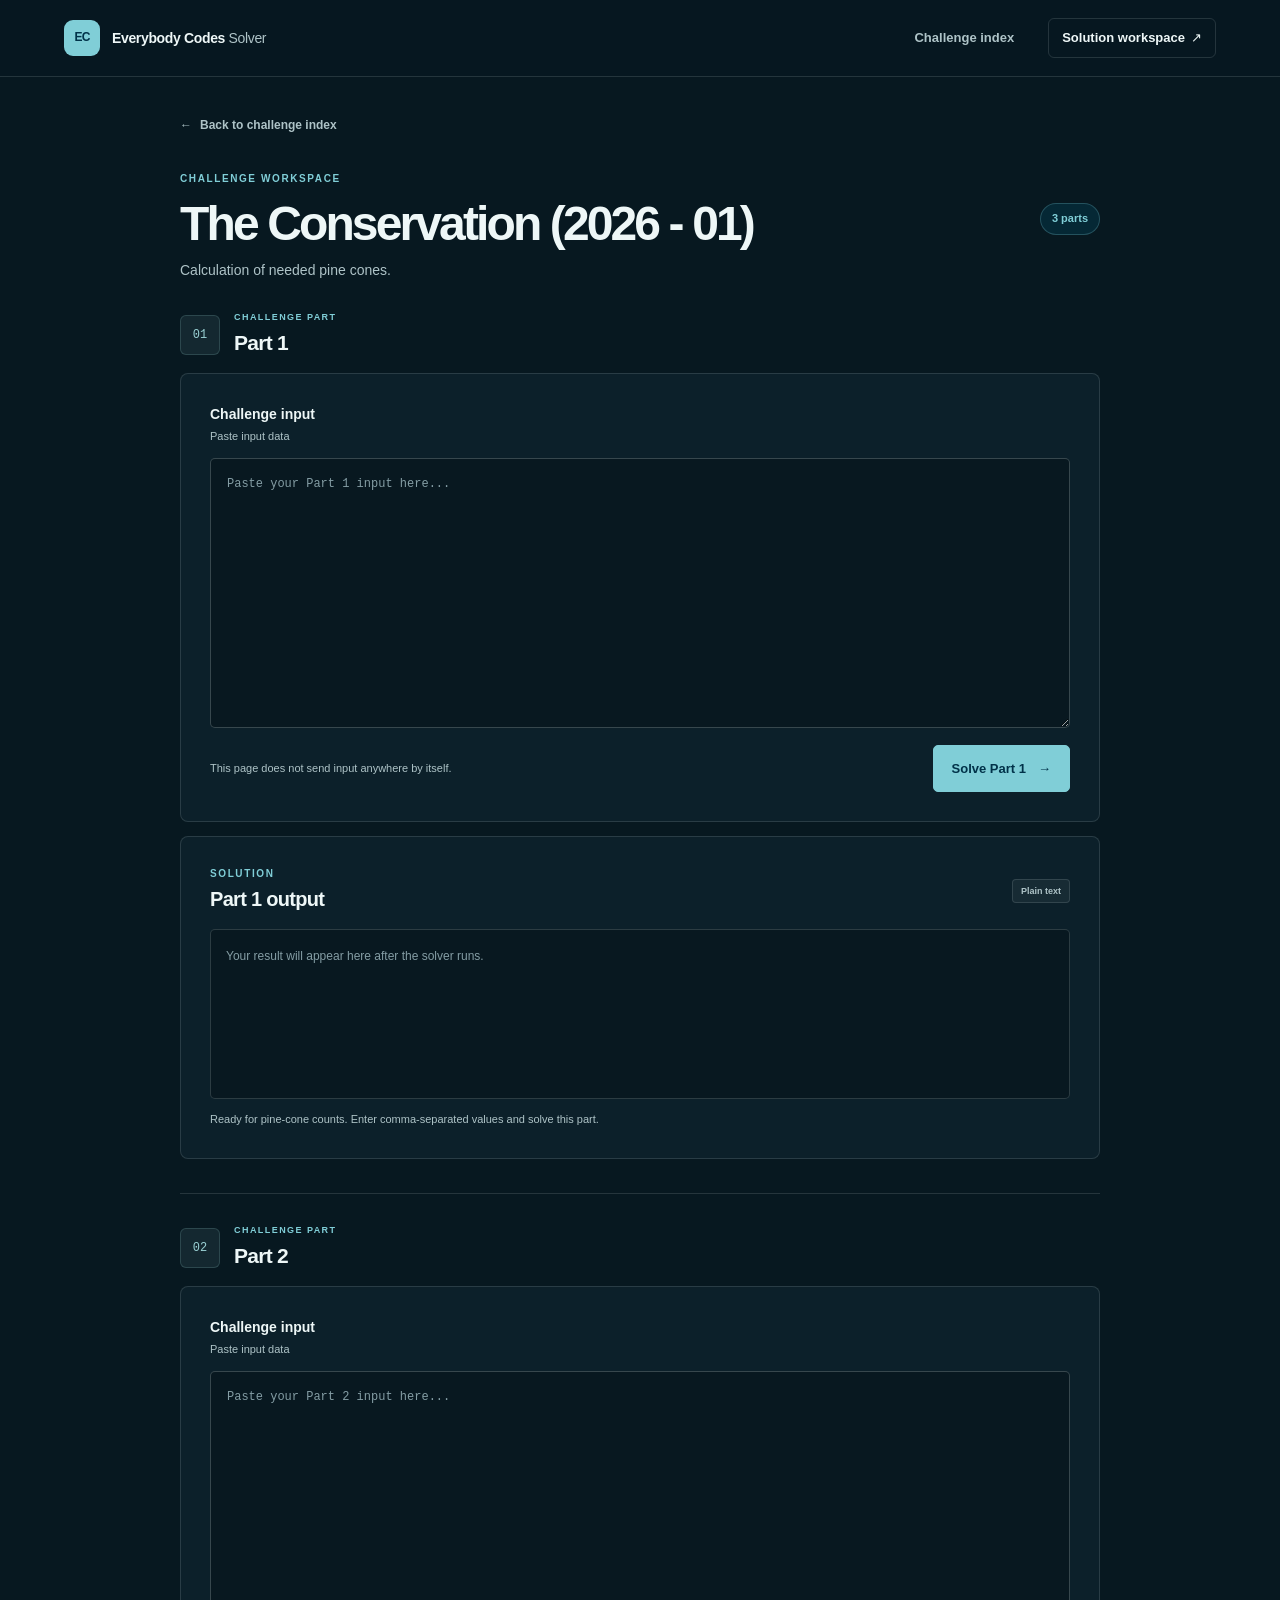
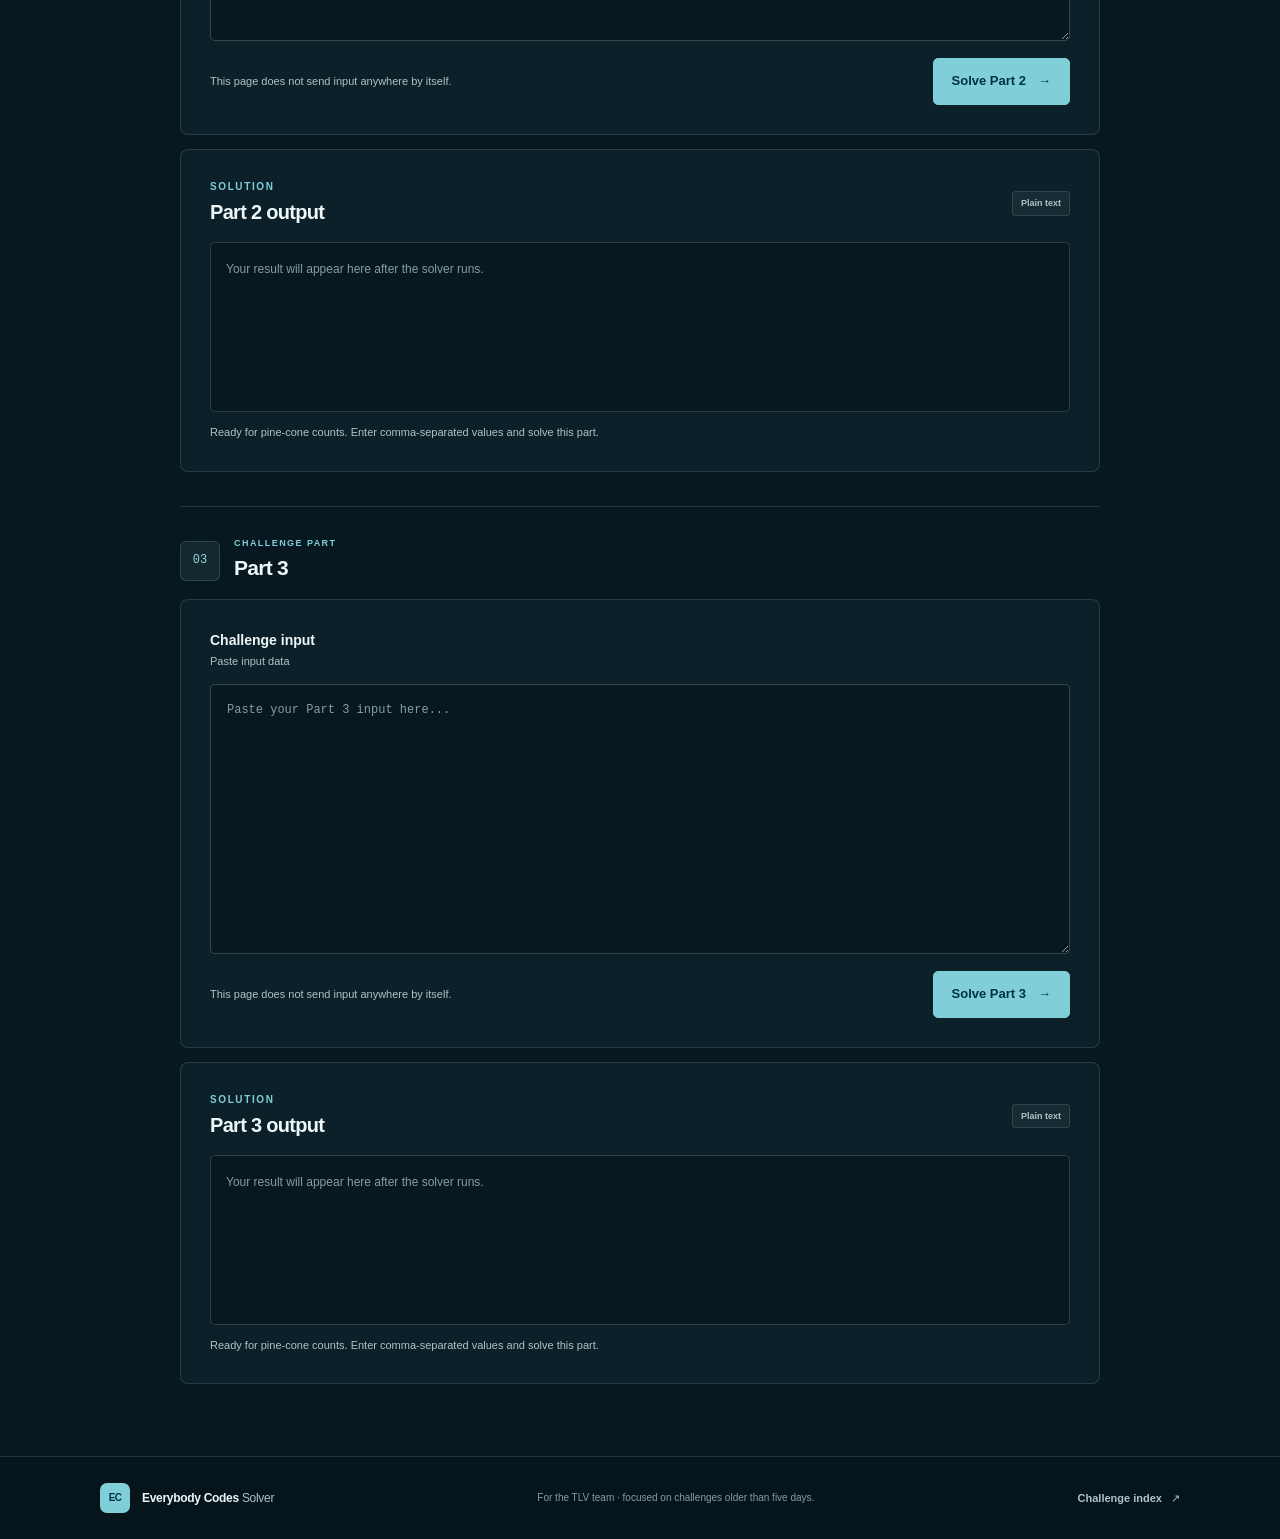
==== commit fb0a032f: "Refactor Everybody Codes Solver for EC2601 challenge - Updated CONTEXT.md to reflect the new three-p" ====
--- a/template.html
+++ b/template.html
@@ -4,7 +4,7 @@
     <meta charset="utf-8">
     <meta name="viewport" content="width=device-width, initial-scale=1">
     <meta name="theme-color" content="#071820">
-    <meta name="description" content="A reusable Everybody Codes challenge solution workspace.">
+    <meta name="description" content="A reusable three-part Everybody Codes challenge solution workspace.">
     <title>Solution workspace | Everybody Codes Solver</title>
     <link rel="stylesheet" href="style.css">
   </head>
@@ -23,59 +23,181 @@
     </header>
 
     <main class="solution-main page-shell">
-      <a class="back-link" href="index.html"><span aria-hidden="true">←</span> Back to overview</a>
+      <a class="back-link" href="index.html"><span aria-hidden="true">←</span> Back to challenge index</a>
 
       <section class="solution-intro" aria-labelledby="challenge-title">
-        <p class="eyebrow eyebrow-dark">CHALLENGE WORKSPACE</p>
+        <p class="eyebrow">CHALLENGE WORKSPACE</p>
         <div class="solution-title-row">
           <div>
-            <h1 id="challenge-title">Challenge title</h1>
+            <!-- JS hook: set this challenge title; it is passed to window.solveChallenge for each part. -->
+            <h1 id="challenge-title">The Conservation (2026 - 01)</h1>
+            <!-- JS hook: add or update the challenge instructions here. -->
             <p class="solution-description" id="challenge-description">
-              Replace this description with the challenge instructions or a short note for your team.
-            </p>
-          </div>
-          <span class="part-badge" id="challenge-part">Part 1</span>
+              Calculation of needed pine cones.
+            </p>
+          </div>
+          <span class="part-badge">3 parts</span>
         </div>
       </section>
 
-      <form class="solver-form" id="solver-form">
-        <label class="field-label" for="challenge-input">
-          Challenge input
-          <span class="field-hint">Paste the puzzle prompt, input data, or both.</span>
-        </label>
-        <textarea
-          class="challenge-input"
-          id="challenge-input"
-          name="challenge-input"
-          placeholder="Paste your challenge input here..."
-          spellcheck="false"
-          required
-        ></textarea>
-        <div class="solve-row">
-          <p class="solve-note">This page does not send input anywhere by itself.</p>
-          <button class="button button-primary solve-button" id="solve-button" type="submit">
-            <span class="button-label">Solve</span>
-            <span class="button-arrow" aria-hidden="true">→</span>
-          </button>
-        </div>
-      </form>
-
-      <section class="result-section" aria-labelledby="result-title">
-        <div class="result-heading">
-          <div>
-            <p class="eyebrow eyebrow-dark">SOLUTION</p>
-            <h2 id="result-title">Output</h2>
-          </div>
-          <span class="result-format">Plain text</span>
-        </div>
-        <div class="output-box" id="output-box">
-          <p class="output-placeholder" id="output-placeholder">Your result will appear here after the solver runs.</p>
-          <pre class="output-content" id="output-content" hidden></pre>
-        </div>
-        <p class="solver-status" id="solver-status" role="status" aria-live="polite" aria-atomic="true">
-          Solver integration is not configured. Connect a <code>window.solveChallenge</code> function to enable results.
-        </p>
-      </section>
+      <div class="part-list">
+        <!-- PART TEMPLATE: each part uses data-part-form, data-part-input, data-part-button,
+             data-part-output, and data-part-status as JavaScript hooks. Keep data-part unique. -->
+        <section class="part-panel" data-part-panel="1" aria-labelledby="part-1-title">
+          <div class="part-heading">
+            <span class="part-number">01</span>
+            <div>
+              <p class="eyebrow">CHALLENGE PART</p>
+              <h2 id="part-1-title">Part 1</h2>
+            </div>
+          </div>
+
+          <!-- JS hook: this form's submit handler reads its input and updates only its output/status. -->
+          <form class="solver-form" data-part-form data-part="1">
+            <label class="field-label" for="part-1-input">
+              Challenge input
+              <span class="field-hint">Paste input data</span>
+            </label>
+            <!-- JS hook: read this textarea as the input for Part 1. -->
+            <textarea
+              class="challenge-input"
+              id="part-1-input"
+              data-part-input
+              name="part-1-input"
+              placeholder="Paste your Part 1 input here..."
+              spellcheck="false"
+              required
+            ></textarea>
+            <div class="solve-row">
+              <p class="solve-note">This page does not send input anywhere by itself.</p>
+              <!-- JS hook: submit this part's solver. The button is disabled while it runs. -->
+              <button class="button solve-button" data-part-button type="submit">
+                <span data-button-label>Solve Part 1</span>
+                <span aria-hidden="true">→</span>
+              </button>
+            </div>
+          </form>
+
+          <section class="result-section" aria-labelledby="part-1-output-title">
+            <div class="result-heading">
+              <div>
+                <p class="eyebrow">SOLUTION</p>
+                <h3 id="part-1-output-title">Part 1 output</h3>
+              </div>
+              <span class="result-format">Plain text</span>
+            </div>
+            <!-- JS hook: render the Part 1 result into data-part-output using textContent. -->
+            <div class="output-box" data-part-output>
+              <p class="output-placeholder" data-part-placeholder>Your result will appear here after the solver runs.</p>
+              <pre class="output-content" data-part-result hidden></pre>
+            </div>
+            <!-- JS hook: announce Part 1 loading, success, or error status here. -->
+            <p class="solver-status" data-part-status role="status" aria-live="polite" aria-atomic="true">
+              Ready for pine-cone counts. Enter comma-separated values and solve this part.
+            </p>
+          </section>
+        </section>
+
+        <section class="part-panel" data-part-panel="2" aria-labelledby="part-2-title">
+          <div class="part-heading">
+            <span class="part-number">02</span>
+            <div>
+              <p class="eyebrow">CHALLENGE PART</p>
+              <h2 id="part-2-title">Part 2</h2>
+            </div>
+          </div>
+
+          <form class="solver-form" data-part-form data-part="2">
+            <label class="field-label" for="part-2-input">
+              Challenge input
+              <span class="field-hint">Paste input data</span>
+            </label>
+            <textarea
+              class="challenge-input"
+              id="part-2-input"
+              data-part-input
+              name="part-2-input"
+              placeholder="Paste your Part 2 input here..."
+              spellcheck="false"
+              required
+            ></textarea>
+            <div class="solve-row">
+              <p class="solve-note">This page does not send input anywhere by itself.</p>
+              <button class="button solve-button" data-part-button type="submit">
+                <span data-button-label>Solve Part 2</span>
+                <span aria-hidden="true">→</span>
+              </button>
+            </div>
+          </form>
+
+          <section class="result-section" aria-labelledby="part-2-output-title">
+            <div class="result-heading">
+              <div>
+                <p class="eyebrow">SOLUTION</p>
+                <h3 id="part-2-output-title">Part 2 output</h3>
+              </div>
+              <span class="result-format">Plain text</span>
+            </div>
+            <div class="output-box" data-part-output>
+              <p class="output-placeholder" data-part-placeholder>Your result will appear here after the solver runs.</p>
+              <pre class="output-content" data-part-result hidden></pre>
+            </div>
+            <p class="solver-status" data-part-status role="status" aria-live="polite" aria-atomic="true">
+              Ready for pine-cone counts. Enter comma-separated values and solve this part.
+            </p>
+          </section>
+        </section>
+
+        <section class="part-panel" data-part-panel="3" aria-labelledby="part-3-title">
+          <div class="part-heading">
+            <span class="part-number">03</span>
+            <div>
+              <p class="eyebrow">CHALLENGE PART</p>
+              <h2 id="part-3-title">Part 3</h2>
+            </div>
+          </div>
+
+          <form class="solver-form" data-part-form data-part="3">
+            <label class="field-label" for="part-3-input">
+              Challenge input
+              <span class="field-hint">Paste input data</span>
+            </label>
+            <textarea
+              class="challenge-input"
+              id="part-3-input"
+              data-part-input
+              name="part-3-input"
+              placeholder="Paste your Part 3 input here..."
+              spellcheck="false"
+              required
+            ></textarea>
+            <div class="solve-row">
+              <p class="solve-note">This page does not send input anywhere by itself.</p>
+              <button class="button solve-button" data-part-button type="submit">
+                <span data-button-label>Solve Part 3</span>
+                <span aria-hidden="true">→</span>
+              </button>
+            </div>
+          </form>
+
+          <section class="result-section" aria-labelledby="part-3-output-title">
+            <div class="result-heading">
+              <div>
+                <p class="eyebrow">SOLUTION</p>
+                <h3 id="part-3-output-title">Part 3 output</h3>
+              </div>
+              <span class="result-format">Plain text</span>
+            </div>
+            <div class="output-box" data-part-output>
+              <p class="output-placeholder" data-part-placeholder>Your result will appear here after the solver runs.</p>
+              <pre class="output-content" data-part-result hidden></pre>
+            </div>
+            <p class="solver-status" data-part-status role="status" aria-live="polite" aria-atomic="true">
+              Ready for pine-cone counts. Enter comma-separated values and solve this part.
+            </p>
+          </section>
+        </section>
+      </div>
     </main>
 
     <footer class="site-footer">
@@ -85,63 +207,76 @@
           <span class="brand-name">Everybody Codes <span>Solver</span></span>
         </a>
         <p>For the TLV team · focused on challenges older than five days.</p>
-        <a class="footer-link" href="index.html">Project overview <span aria-hidden="true">↗</span></a>
+        <a class="footer-link" href="index.html">Challenge index <span aria-hidden="true">↗</span></a>
       </div>
     </footer>
 
+    <script src="solvers/EC2601/part1.js"></script>
+    <script src="solvers/EC2601/part2.js"></script>
+    <script src="solvers/EC2601/part3.js"></script>
     <script>
-      const form = document.querySelector("#solver-form");
-      const input = document.querySelector("#challenge-input");
-      const button = document.querySelector("#solve-button");
-      const buttonLabel = button.querySelector(".button-label");
-      const title = document.querySelector("#challenge-title");
-      const part = document.querySelector("#challenge-part");
-      const placeholder = document.querySelector("#output-placeholder");
-      const output = document.querySelector("#output-content");
-      const status = document.querySelector("#solver-status");
-
-      form.addEventListener("submit", async (event) => {
-        event.preventDefault();
-        if (!form.reportValidity()) return;
-
-        const solver = window.solveChallenge;
-        if (typeof solver !== "function") {
-          status.textContent = "Solver integration is not configured. Connect a window.solveChallenge function to enable results.";
-          status.classList.add("status-error");
-          return;
-        }
-
-        button.disabled = true;
-        buttonLabel.textContent = "Solving...";
-        status.textContent = "Processing challenge input...";
-        status.classList.remove("status-error");
-        placeholder.textContent = "Waiting for a result...";
-        placeholder.hidden = false;
-        output.hidden = true;
-
-        try {
-          const result = await solver(input.value, {
-            title: title.textContent.trim(),
-            part: part.textContent.trim()
-          });
-          if (typeof result !== "string" && typeof result !== "number") {
-            throw new TypeError("The solver must return a string or number.");
+      // Each solver script defines its part-specific function. Forms only update their own output.
+      const challengeTitle = document.querySelector("#challenge-title");
+      const partSolvers = {
+        1: window.solveEC2601Part1,
+        2: window.solveEC2601Part2,
+        3: window.solveEC2601Part3
+      };
+
+      document.querySelectorAll("[data-part-form]").forEach((form) => {
+        form.addEventListener("submit", async (event) => {
+          event.preventDefault();
+          if (!form.reportValidity()) return;
+
+          const panel = form.closest("[data-part-panel]");
+          const input = form.querySelector("[data-part-input]");
+          const button = form.querySelector("[data-part-button]");
+          const buttonLabel = button.querySelector("[data-button-label]");
+          const placeholder = panel.querySelector("[data-part-placeholder]");
+          const output = panel.querySelector("[data-part-result]");
+          const status = panel.querySelector("[data-part-status]");
+          const partNumber = Number(form.dataset.part);
+          const solver = partSolvers[partNumber];
+
+          if (typeof solver !== "function") {
+            status.textContent = `Part ${partNumber} solver failed to load. Check its script link and try again.`;
+            status.classList.add("status-error");
+            return;
           }
 
-          output.textContent = String(result);
-          output.hidden = false;
-          placeholder.hidden = true;
-          status.textContent = "Solution complete.";
-        } catch (error) {
-          placeholder.textContent = "No result was produced. Check the solver and try again.";
-          status.textContent = error instanceof Error
-            ? `Solver error: ${error.message}`
-            : "Solver error: an unexpected error occurred.";
-          status.classList.add("status-error");
-        } finally {
-          button.disabled = false;
-          buttonLabel.textContent = "Solve";
-        }
+          button.disabled = true;
+          buttonLabel.textContent = `Solving Part ${partNumber}...`;
+          status.textContent = `Processing Part ${partNumber} input...`;
+          status.classList.remove("status-error");
+          placeholder.textContent = "Waiting for a result...";
+          placeholder.hidden = false;
+          output.hidden = true;
+
+          try {
+            const result = await solver(input.value, {
+              title: challengeTitle.textContent.trim(),
+              part: `Part ${partNumber}`,
+              partNumber
+            });
+            if (typeof result !== "string" && typeof result !== "number") {
+              throw new TypeError("The solver must return a string or number.");
+            }
+
+            output.textContent = String(result);
+            output.hidden = false;
+            placeholder.hidden = true;
+            status.textContent = `Part ${partNumber} solution complete.`;
+          } catch (error) {
+            placeholder.textContent = "No result was produced. Check the solver and try again.";
+            status.textContent = error instanceof Error
+              ? `Solver error: ${error.message}`
+              : "Solver error: an unexpected error occurred.";
+            status.classList.add("status-error");
+          } finally {
+            button.disabled = false;
+            buttonLabel.textContent = `Solve Part ${partNumber}`;
+          }
+        });
       });
     </script>
   </body>
--- a/style.css
+++ b/style.css
@@ -518,6 +518,49 @@
   font-weight: 700;
 }
 
+.part-list {
+  display: grid;
+  gap: 34px;
+}
+
+.part-panel + .part-panel {
+  padding-top: 30px;
+  border-top: 1px solid var(--line);
+}
+
+.part-heading {
+  display: flex;
+  align-items: center;
+  gap: 14px;
+  margin-bottom: 14px;
+}
+
+.part-number {
+  width: 40px;
+  height: 40px;
+  flex: 0 0 auto;
+  display: grid;
+  place-items: center;
+  color: var(--teal);
+  background: rgba(154, 209, 212, 0.09);
+  border: 1px solid rgba(154, 209, 212, 0.18);
+  border-radius: 6px;
+  font-family: "Cascadia Code", Consolas, monospace;
+  font-size: 12px;
+}
+
+.part-heading .eyebrow {
+  margin-bottom: 1px;
+  font-size: 9px;
+}
+
+.part-heading h2 {
+  margin: 0;
+  font-size: 21px;
+  font-weight: 700;
+  letter-spacing: -0.035em;
+}
+
 .solver-form,
 .result-section {
   padding: clamp(19px, 4vw, 29px);
@@ -618,7 +661,7 @@
 }
 
 .result-section {
-  margin-top: 20px;
+  margin-top: 14px;
 }
 
 .result-heading {
@@ -633,7 +676,8 @@
   margin-bottom: 2px;
 }
 
-.result-heading h2 {
+.result-heading h2,
+.result-heading h3 {
   margin-bottom: 0;
   font-size: 20px;
   font-weight: 700;
@@ -860,6 +904,10 @@
     font-size: 37px;
   }
 
+  .part-panel + .part-panel {
+    padding-top: 23px;
+  }
+
   .solver-form,
   .result-section {
     padding: 17px;
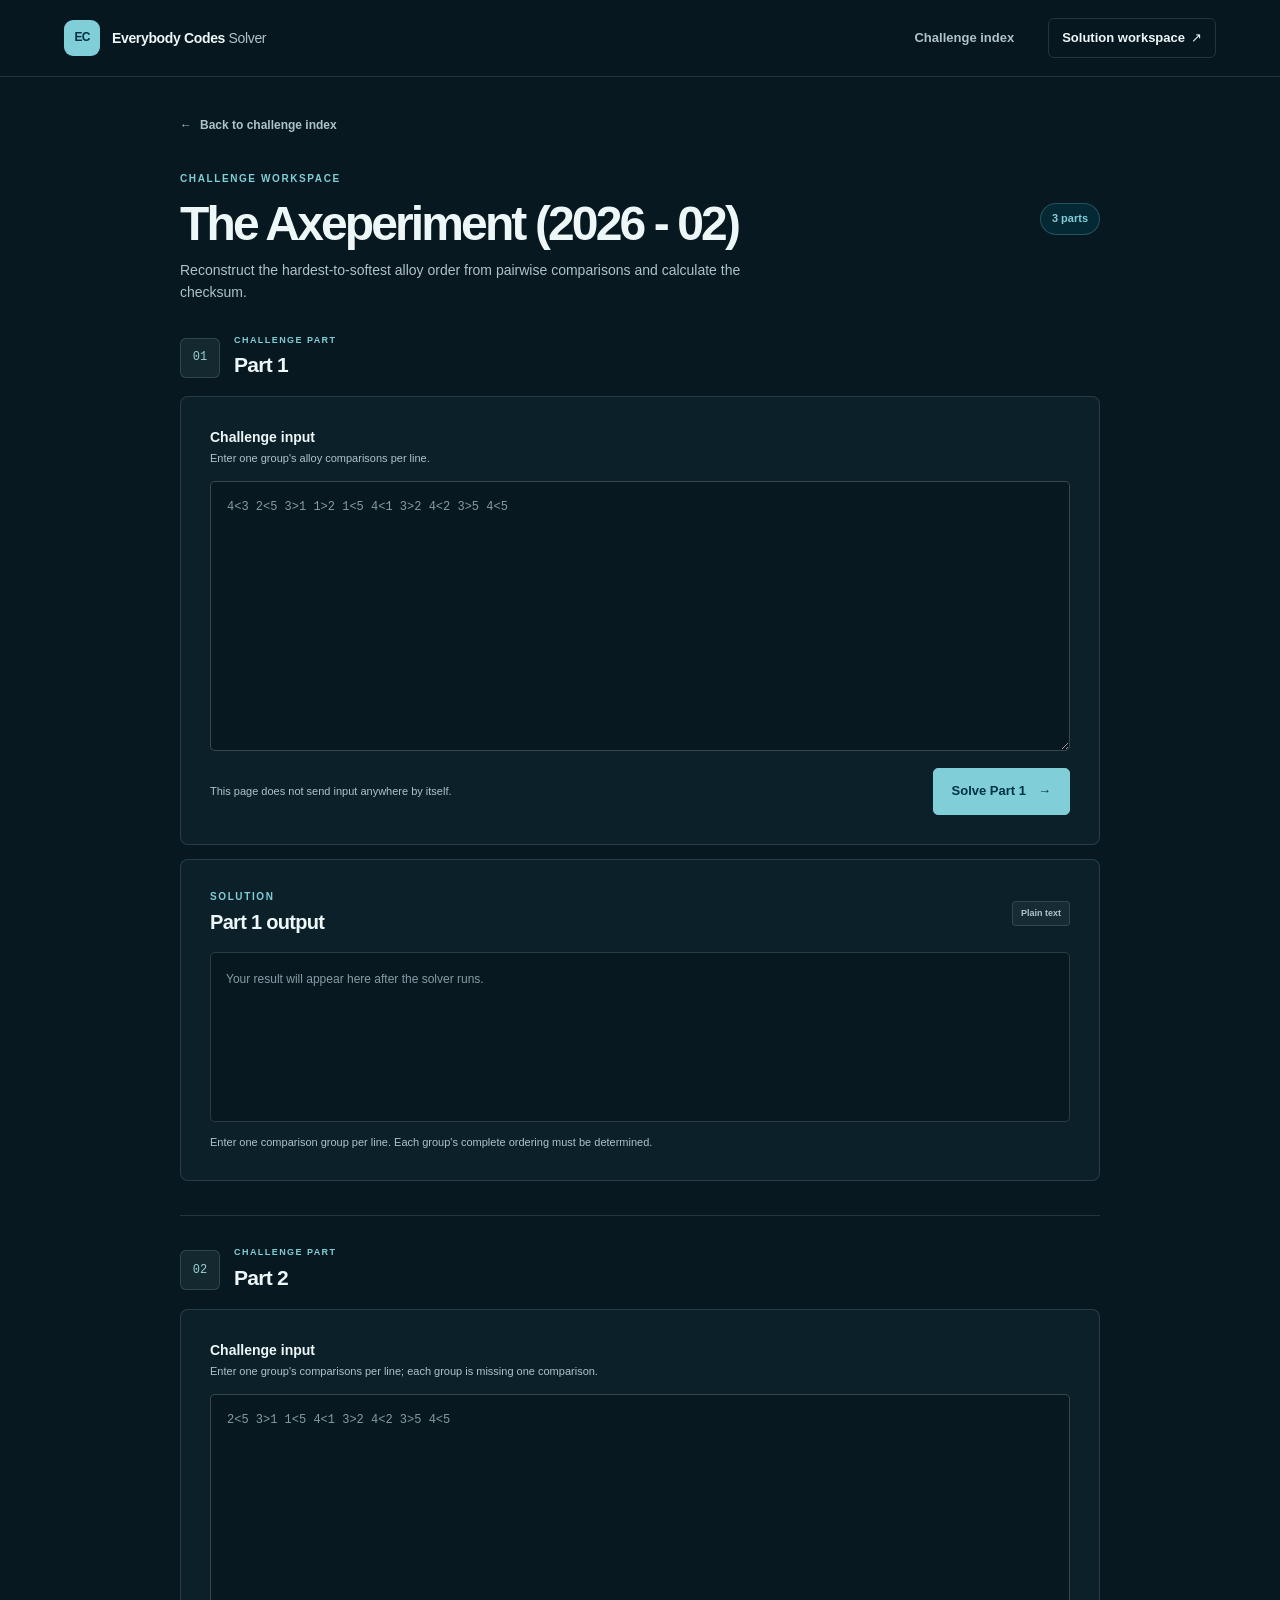
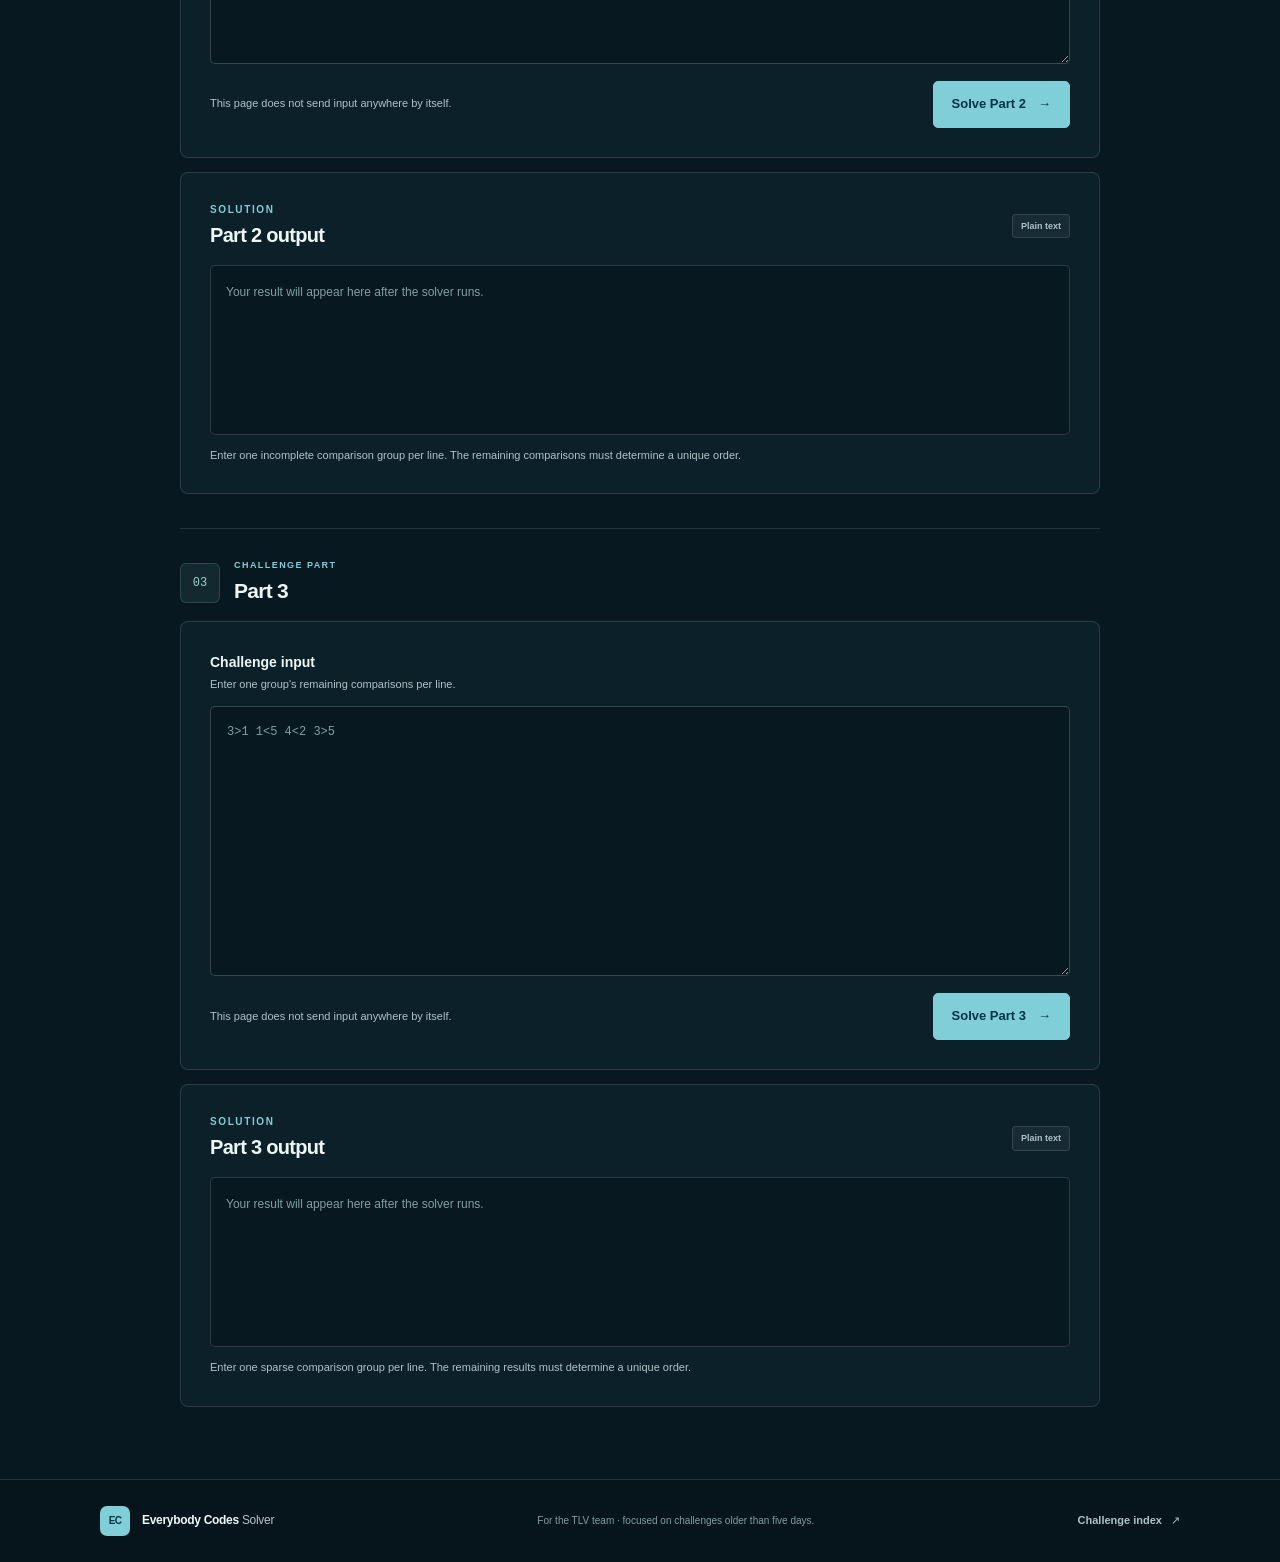
==== commit 3b6032c1: "Add EC2602 challenge page and solvers; update project context and README" ====
--- a/template.html
+++ b/template.html
@@ -4,8 +4,8 @@
     <meta charset="utf-8">
     <meta name="viewport" content="width=device-width, initial-scale=1">
     <meta name="theme-color" content="#071820">
-    <meta name="description" content="A reusable three-part Everybody Codes challenge solution workspace.">
-    <title>Solution workspace | Everybody Codes Solver</title>
+    <meta name="description" content="Three-part solver for EC2602: The Axeperiment.">
+    <title>The Axeperiment (2026 - 02) | Everybody Codes Solver</title>
     <link rel="stylesheet" href="style.css">
   </head>
   <body class="solution-body">
@@ -30,10 +30,10 @@
         <div class="solution-title-row">
           <div>
             <!-- JS hook: set this challenge title; it is passed to window.solveChallenge for each part. -->
-            <h1 id="challenge-title">The Conservation (2026 - 01)</h1>
+            <h1 id="challenge-title">The Axeperiment (2026 - 02)</h1>
             <!-- JS hook: add or update the challenge instructions here. -->
             <p class="solution-description" id="challenge-description">
-              Calculation of needed pine cones.
+              Reconstruct the hardest-to-softest alloy order from pairwise comparisons and calculate the checksum.
             </p>
           </div>
           <span class="part-badge">3 parts</span>
@@ -56,7 +56,7 @@
           <form class="solver-form" data-part-form data-part="1">
             <label class="field-label" for="part-1-input">
               Challenge input
-              <span class="field-hint">Paste input data</span>
+              <span class="field-hint">Enter one group's alloy comparisons per line.</span>
             </label>
             <!-- JS hook: read this textarea as the input for Part 1. -->
             <textarea
@@ -64,7 +64,7 @@
               id="part-1-input"
               data-part-input
               name="part-1-input"
-              placeholder="Paste your Part 1 input here..."
+              placeholder="4&lt;3 2&lt;5 3&gt;1 1&gt;2 1&lt;5 4&lt;1 3&gt;2 4&lt;2 3&gt;5 4&lt;5"
               spellcheck="false"
               required
             ></textarea>
@@ -93,7 +93,7 @@
             </div>
             <!-- JS hook: announce Part 1 loading, success, or error status here. -->
             <p class="solver-status" data-part-status role="status" aria-live="polite" aria-atomic="true">
-              Ready for pine-cone counts. Enter comma-separated values and solve this part.
+              Enter one comparison group per line. Each group's complete ordering must be determined.
             </p>
           </section>
         </section>
@@ -110,14 +110,14 @@
           <form class="solver-form" data-part-form data-part="2">
             <label class="field-label" for="part-2-input">
               Challenge input
-              <span class="field-hint">Paste input data</span>
+              <span class="field-hint">Enter one group's comparisons per line; each group is missing one comparison.</span>
             </label>
             <textarea
               class="challenge-input"
               id="part-2-input"
               data-part-input
               name="part-2-input"
-              placeholder="Paste your Part 2 input here..."
+              placeholder="2&lt;5 3&gt;1 1&lt;5 4&lt;1 3&gt;2 4&lt;2 3&gt;5 4&lt;5"
               spellcheck="false"
               required
             ></textarea>
@@ -143,7 +143,7 @@
               <pre class="output-content" data-part-result hidden></pre>
             </div>
             <p class="solver-status" data-part-status role="status" aria-live="polite" aria-atomic="true">
-              Ready for pine-cone counts. Enter comma-separated values and solve this part.
+              Enter one incomplete comparison group per line. The remaining comparisons must determine a unique order.
             </p>
           </section>
         </section>
@@ -160,14 +160,14 @@
           <form class="solver-form" data-part-form data-part="3">
             <label class="field-label" for="part-3-input">
               Challenge input
-              <span class="field-hint">Paste input data</span>
+              <span class="field-hint">Enter one group's remaining comparisons per line.</span>
             </label>
             <textarea
               class="challenge-input"
               id="part-3-input"
               data-part-input
               name="part-3-input"
-              placeholder="Paste your Part 3 input here..."
+              placeholder="3&gt;1 1&lt;5 4&lt;2 3&gt;5"
               spellcheck="false"
               required
             ></textarea>
@@ -193,7 +193,7 @@
               <pre class="output-content" data-part-result hidden></pre>
             </div>
             <p class="solver-status" data-part-status role="status" aria-live="polite" aria-atomic="true">
-              Ready for pine-cone counts. Enter comma-separated values and solve this part.
+              Enter one sparse comparison group per line. The remaining results must determine a unique order.
             </p>
           </section>
         </section>
@@ -211,16 +211,16 @@
       </div>
     </footer>
 
-    <script src="solvers/EC2601/part1.js"></script>
-    <script src="solvers/EC2601/part2.js"></script>
-    <script src="solvers/EC2601/part3.js"></script>
+    <script src="solvers/EC2602/part1.js"></script>
+    <script src="solvers/EC2602/part2.js"></script>
+    <script src="solvers/EC2602/part3.js"></script>
     <script>
       // Each solver script defines its part-specific function. Forms only update their own output.
       const challengeTitle = document.querySelector("#challenge-title");
       const partSolvers = {
-        1: window.solveEC2601Part1,
-        2: window.solveEC2601Part2,
-        3: window.solveEC2601Part3
+        1: window.solveEC2602Part1,
+        2: window.solveEC2602Part2,
+        3: window.solveEC2602Part3
       };
 
       document.querySelectorAll("[data-part-form]").forEach((form) => {
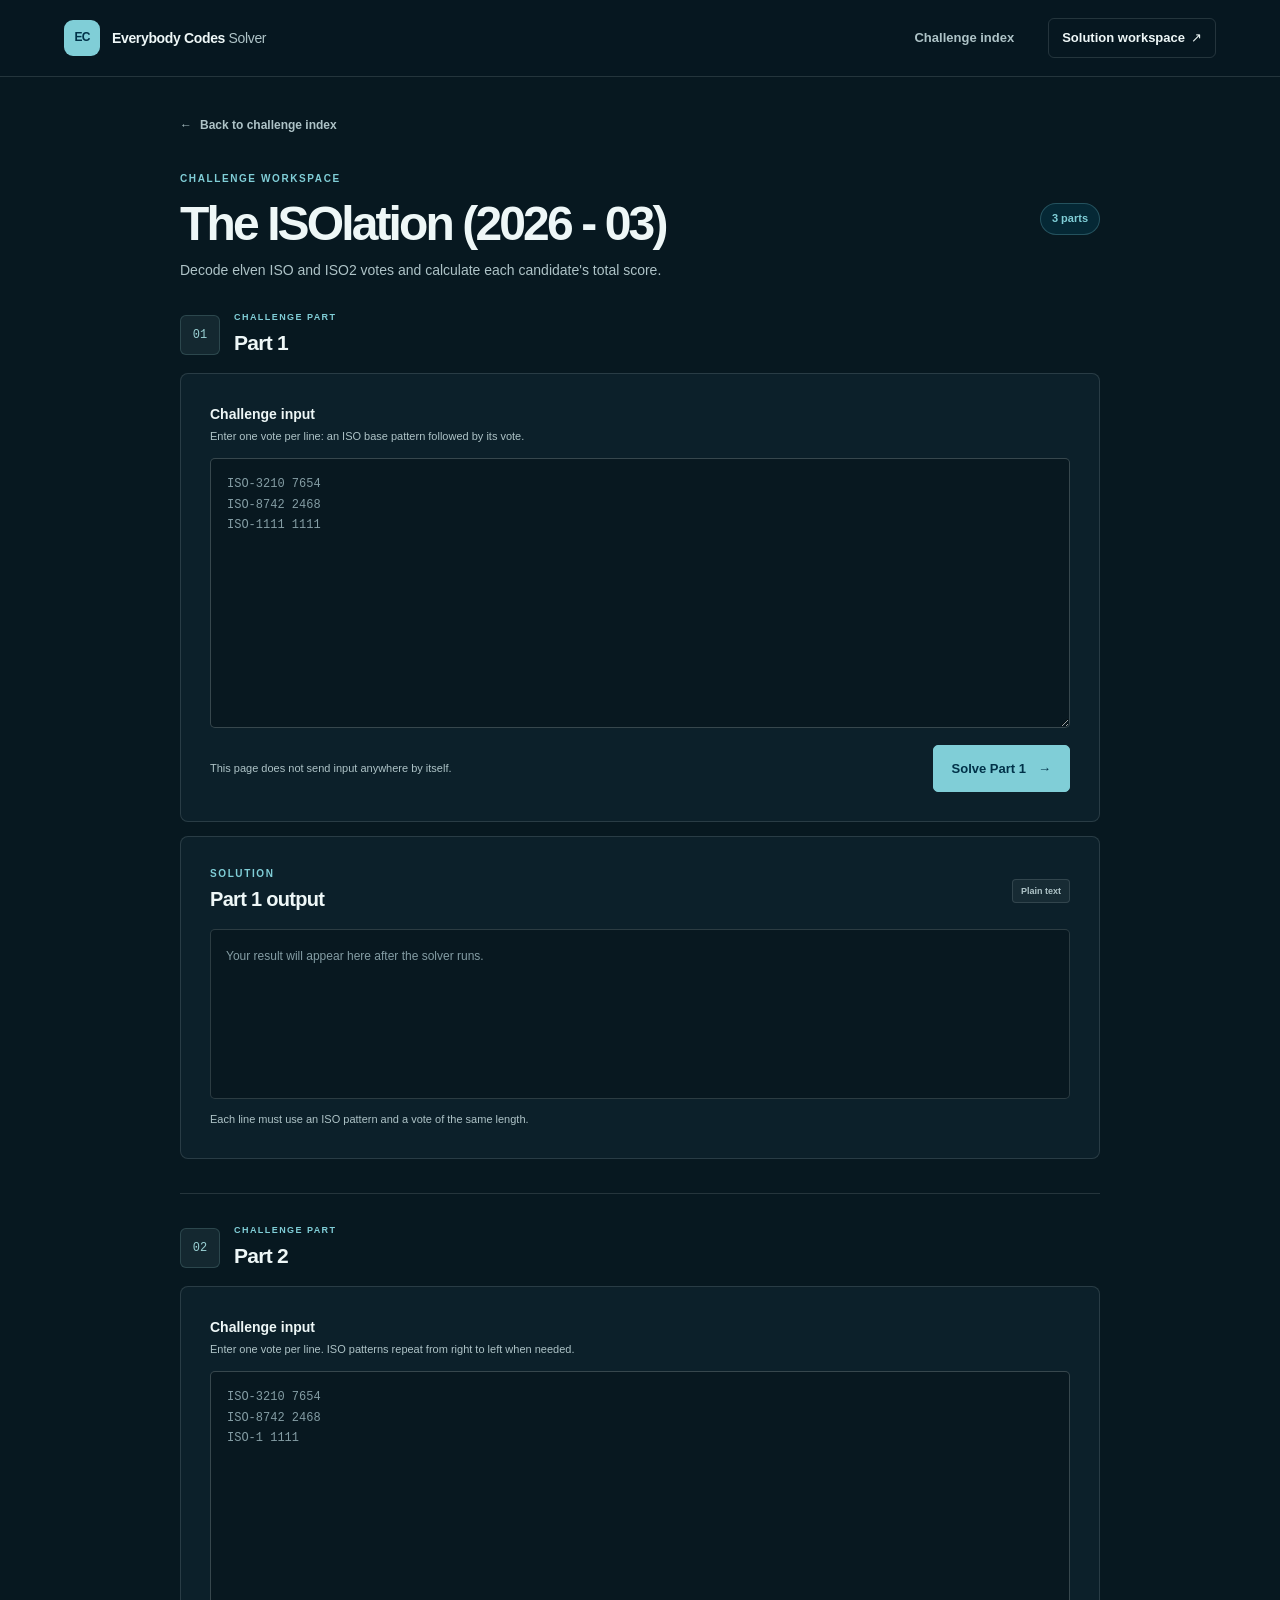
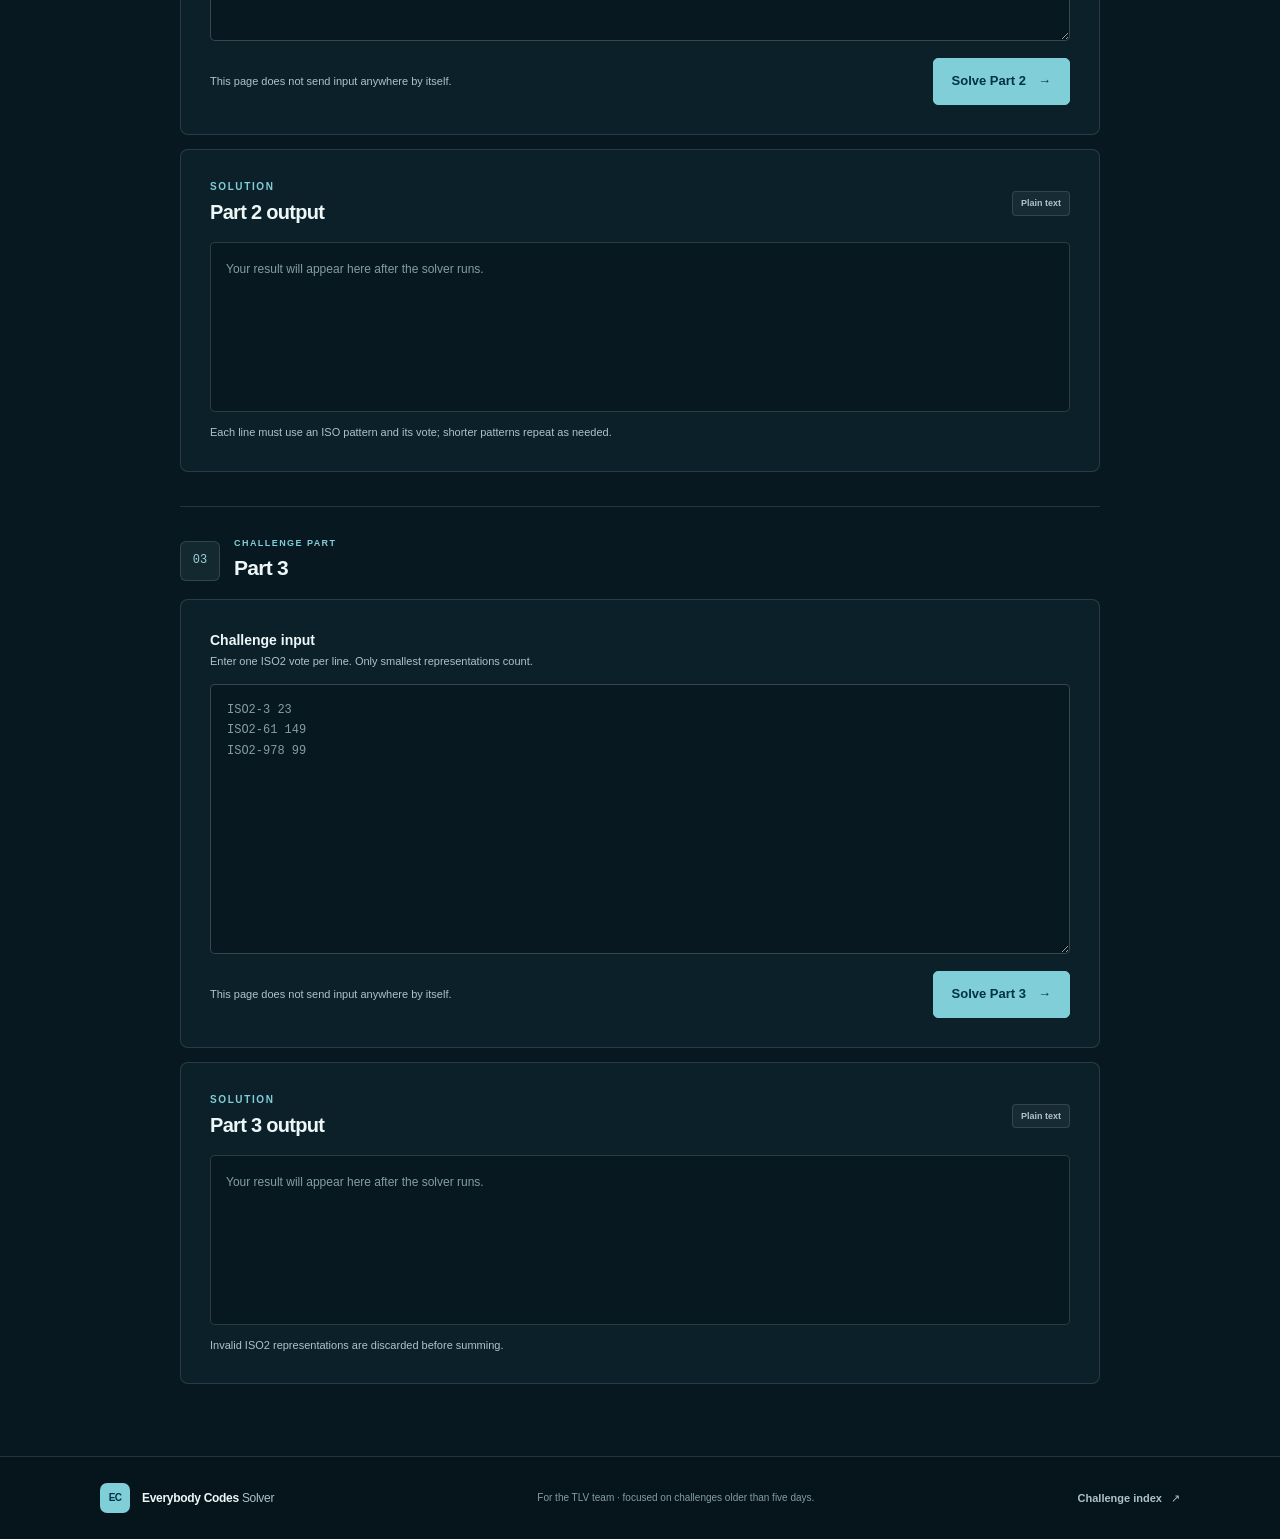
==== commit fcf08be1: "Add EC2603 challenge page and solvers; update project context and README" ====
--- a/template.html
+++ b/template.html
@@ -4,8 +4,8 @@
     <meta charset="utf-8">
     <meta name="viewport" content="width=device-width, initial-scale=1">
     <meta name="theme-color" content="#071820">
-    <meta name="description" content="Three-part solver for EC2602: The Axeperiment.">
-    <title>The Axeperiment (2026 - 02) | Everybody Codes Solver</title>
+    <meta name="description" content="Three-part solver for EC2603: The ISOlation.">
+    <title>The ISOlation (2026 - 03) | Everybody Codes Solver</title>
     <link rel="stylesheet" href="style.css">
   </head>
   <body class="solution-body">
@@ -30,10 +30,10 @@
         <div class="solution-title-row">
           <div>
             <!-- JS hook: set this challenge title; it is passed to window.solveChallenge for each part. -->
-            <h1 id="challenge-title">The Axeperiment (2026 - 02)</h1>
+            <h1 id="challenge-title">The ISOlation (2026 - 03)</h1>
             <!-- JS hook: add or update the challenge instructions here. -->
             <p class="solution-description" id="challenge-description">
-              Reconstruct the hardest-to-softest alloy order from pairwise comparisons and calculate the checksum.
+              Decode elven ISO and ISO2 votes and calculate each candidate's total score.
             </p>
           </div>
           <span class="part-badge">3 parts</span>
@@ -56,7 +56,7 @@
           <form class="solver-form" data-part-form data-part="1">
             <label class="field-label" for="part-1-input">
               Challenge input
-              <span class="field-hint">Enter one group's alloy comparisons per line.</span>
+              <span class="field-hint">Enter one vote per line: an ISO base pattern followed by its vote.</span>
             </label>
             <!-- JS hook: read this textarea as the input for Part 1. -->
             <textarea
@@ -64,7 +64,7 @@
               id="part-1-input"
               data-part-input
               name="part-1-input"
-              placeholder="4&lt;3 2&lt;5 3&gt;1 1&gt;2 1&lt;5 4&lt;1 3&gt;2 4&lt;2 3&gt;5 4&lt;5"
+              placeholder="ISO-3210 7654&#10;ISO-8742 2468&#10;ISO-1111 1111"
               spellcheck="false"
               required
             ></textarea>
@@ -93,7 +93,7 @@
             </div>
             <!-- JS hook: announce Part 1 loading, success, or error status here. -->
             <p class="solver-status" data-part-status role="status" aria-live="polite" aria-atomic="true">
-              Enter one comparison group per line. Each group's complete ordering must be determined.
+              Each line must use an ISO pattern and a vote of the same length.
             </p>
           </section>
         </section>
@@ -110,14 +110,14 @@
           <form class="solver-form" data-part-form data-part="2">
             <label class="field-label" for="part-2-input">
               Challenge input
-              <span class="field-hint">Enter one group's comparisons per line; each group is missing one comparison.</span>
+              <span class="field-hint">Enter one vote per line. ISO patterns repeat from right to left when needed.</span>
             </label>
             <textarea
               class="challenge-input"
               id="part-2-input"
               data-part-input
               name="part-2-input"
-              placeholder="2&lt;5 3&gt;1 1&lt;5 4&lt;1 3&gt;2 4&lt;2 3&gt;5 4&lt;5"
+              placeholder="ISO-3210 7654&#10;ISO-8742 2468&#10;ISO-1 1111"
               spellcheck="false"
               required
             ></textarea>
@@ -143,7 +143,7 @@
               <pre class="output-content" data-part-result hidden></pre>
             </div>
             <p class="solver-status" data-part-status role="status" aria-live="polite" aria-atomic="true">
-              Enter one incomplete comparison group per line. The remaining comparisons must determine a unique order.
+              Each line must use an ISO pattern and its vote; shorter patterns repeat as needed.
             </p>
           </section>
         </section>
@@ -160,14 +160,14 @@
           <form class="solver-form" data-part-form data-part="3">
             <label class="field-label" for="part-3-input">
               Challenge input
-              <span class="field-hint">Enter one group's remaining comparisons per line.</span>
+              <span class="field-hint">Enter one ISO2 vote per line. Only smallest representations count.</span>
             </label>
             <textarea
               class="challenge-input"
               id="part-3-input"
               data-part-input
               name="part-3-input"
-              placeholder="3&gt;1 1&lt;5 4&lt;2 3&gt;5"
+              placeholder="ISO2-3 23&#10;ISO2-61 149&#10;ISO2-978 99"
               spellcheck="false"
               required
             ></textarea>
@@ -193,7 +193,7 @@
               <pre class="output-content" data-part-result hidden></pre>
             </div>
             <p class="solver-status" data-part-status role="status" aria-live="polite" aria-atomic="true">
-              Enter one sparse comparison group per line. The remaining results must determine a unique order.
+              Invalid ISO2 representations are discarded before summing.
             </p>
           </section>
         </section>
@@ -211,16 +211,16 @@
       </div>
     </footer>
 
-    <script src="solvers/EC2602/part1.js"></script>
-    <script src="solvers/EC2602/part2.js"></script>
-    <script src="solvers/EC2602/part3.js"></script>
+    <script src="solvers/EC2603/part1.js"></script>
+    <script src="solvers/EC2603/part2.js"></script>
+    <script src="solvers/EC2603/part3.js"></script>
     <script>
       // Each solver script defines its part-specific function. Forms only update their own output.
       const challengeTitle = document.querySelector("#challenge-title");
       const partSolvers = {
-        1: window.solveEC2602Part1,
-        2: window.solveEC2602Part2,
-        3: window.solveEC2602Part3
+        1: window.solveEC2603Part1,
+        2: window.solveEC2603Part2,
+        3: window.solveEC2603Part3
       };
 
       document.querySelectorAll("[data-part-form]").forEach((form) => {
